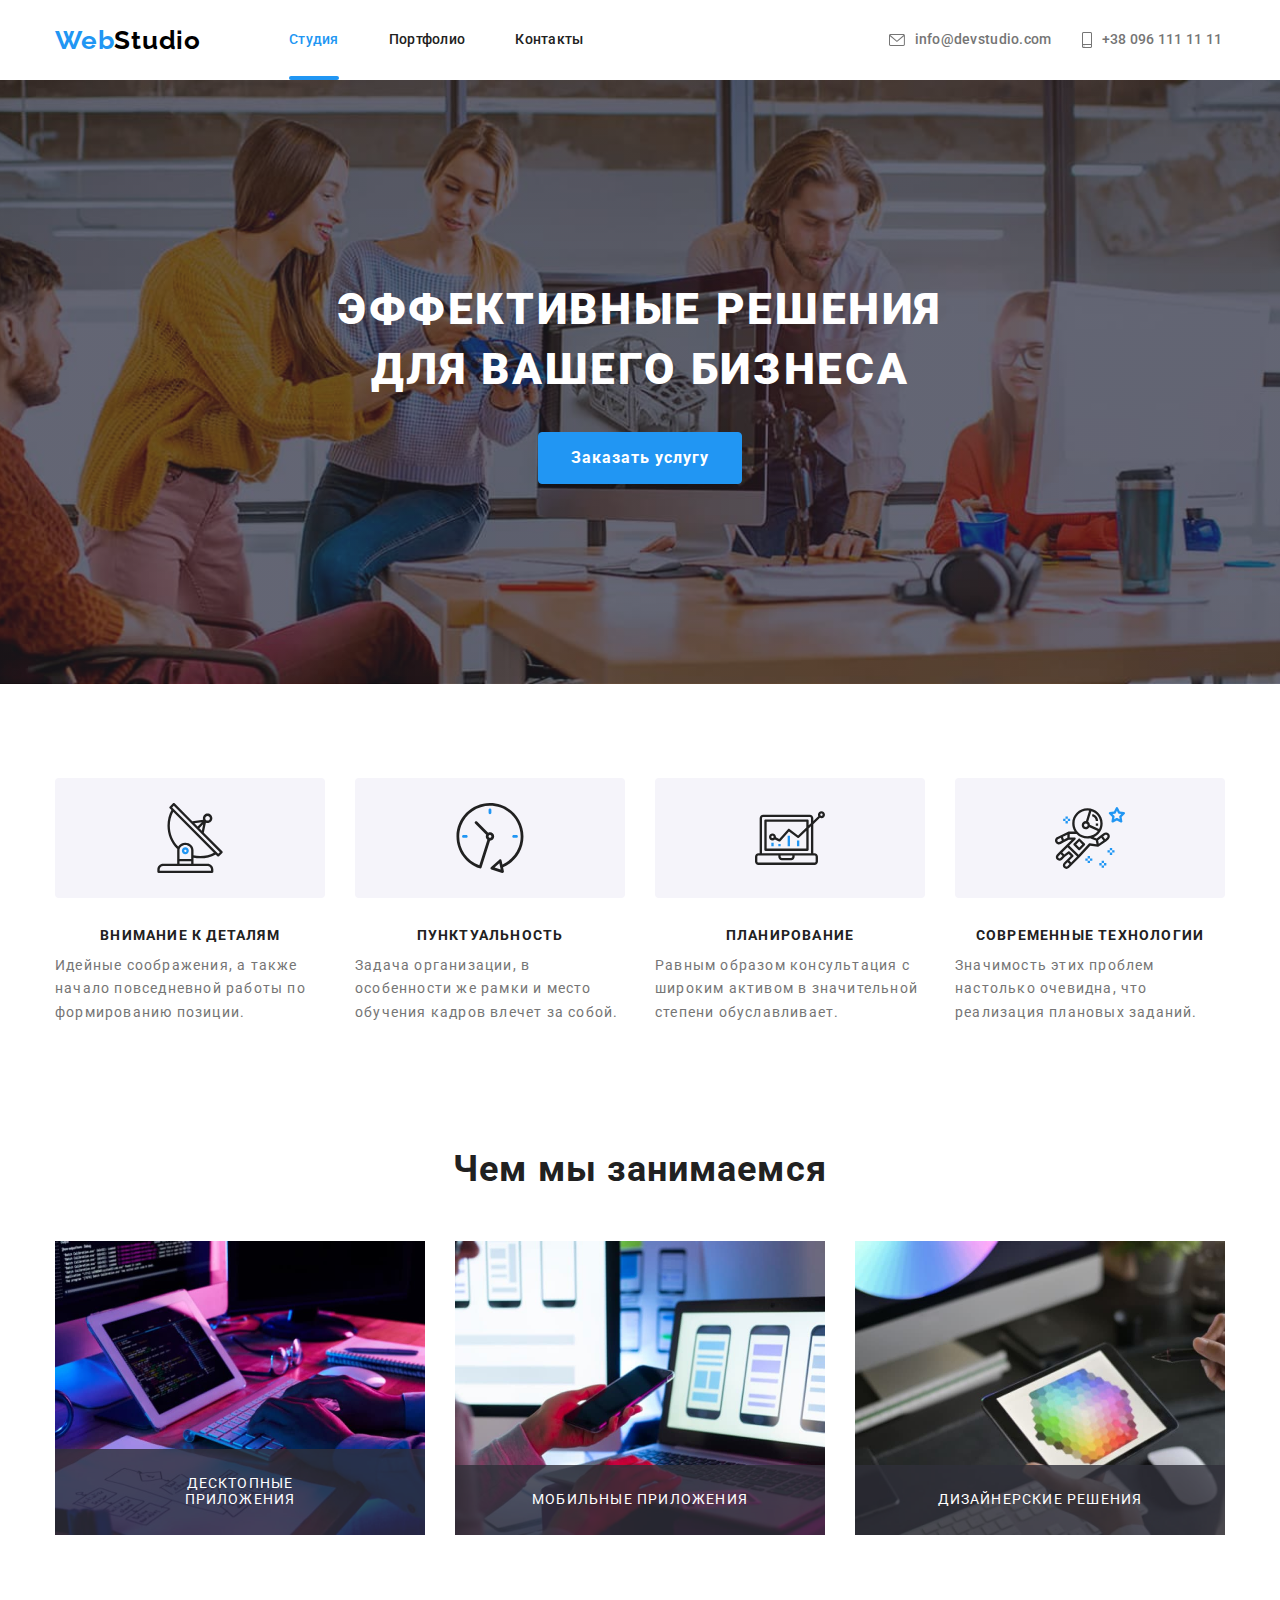
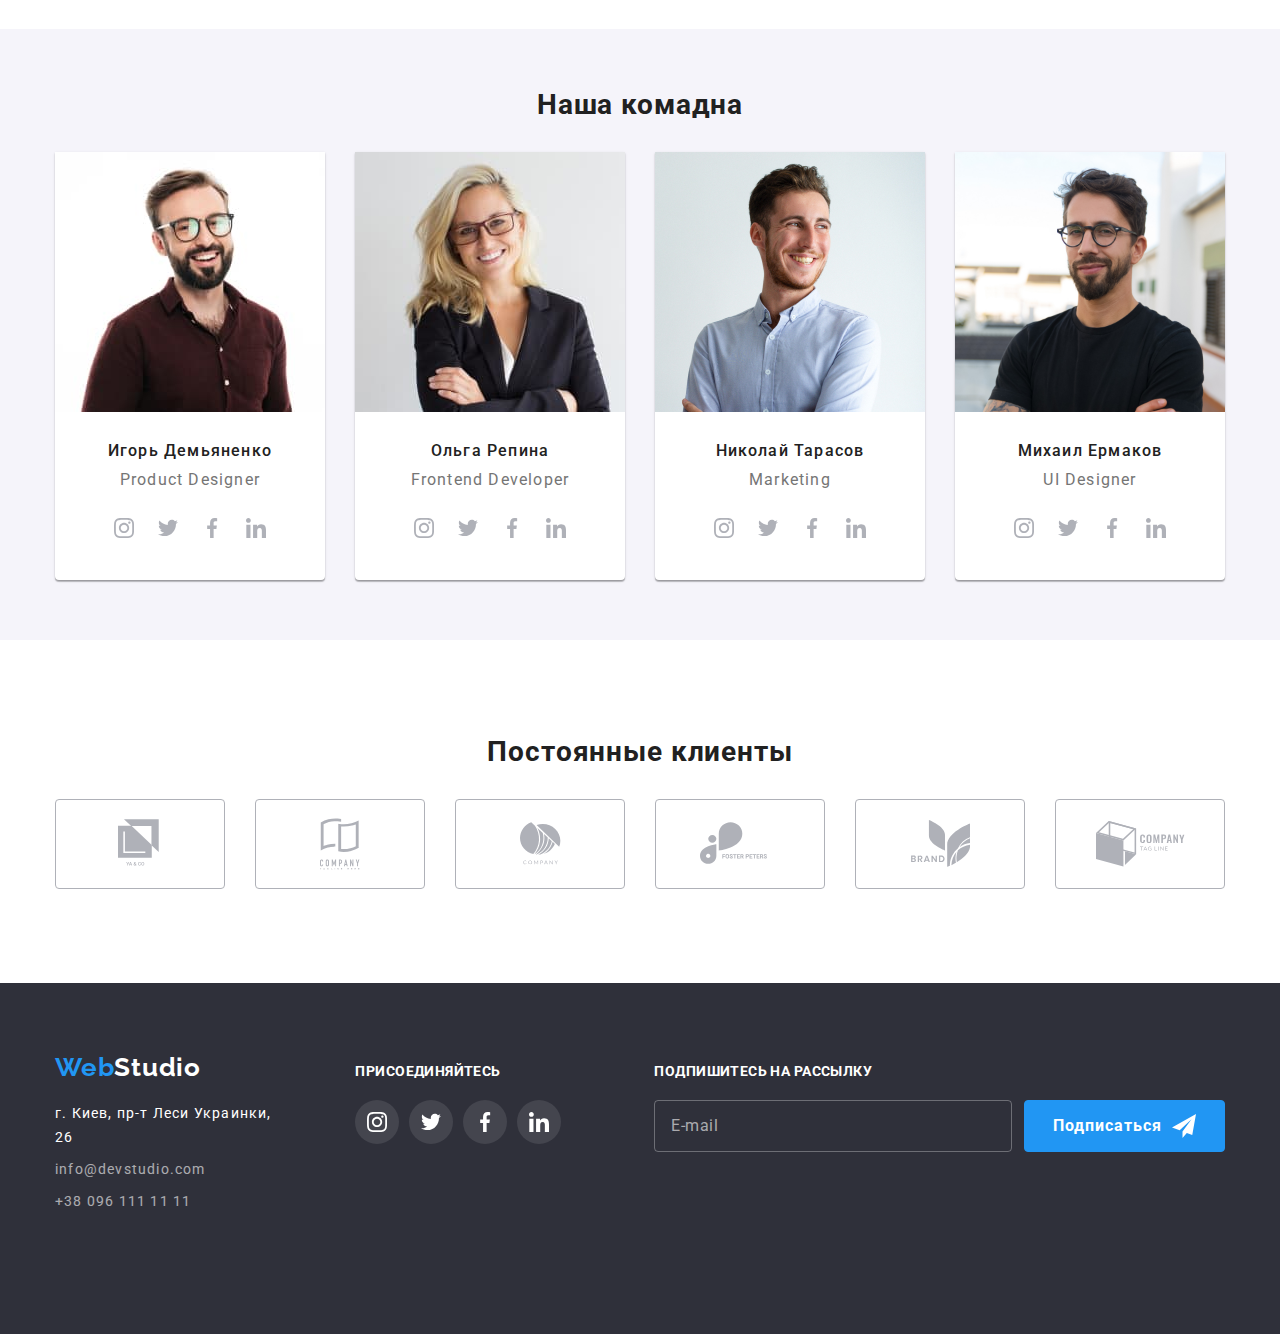
==== index.html @ f72a5c7f "Full project" ====
<!DOCTYPE html>
<html lang="ru">
<head>
  <meta charset="UTF-8">
  <meta name="viewport" content="width=device-width, initial-scale=1.0">
  <title>WebStudio</title>
  <link rel="stylesheet" 
  href="https://cdnjs.cloudflare.com/ajax/libs/modern-normalize/1.0.0/modern-normalize.min.css">
  <link rel="preconnect" href="https://fonts.gstatic.com">
  <link href="https://fonts.googleapis.com/css2?family=Raleway:wght@700&family=Roboto:wght@400;500;700;900&display=swap" rel="stylesheet">
  <link rel="stylesheet" href="./css/main.min.css">
</head>
<body>
  <!-- Шапка сайта -->
  <header class="header">
    <div class="container">
      <nav class="navigation">
        <a href="./index.html" class="logo-header"><span class="logo-part">Web</span>Studio</a>
        <button type="button" class="menu-button" aria-expanded="false" aria-controls="menu-container" data-menu-button>
          <svg class="menu__nav-menu" width="40" height="40" aria-label="Переключатель мобильного меню">
            <use href="./images/sprite.svg#nav-open"></use>
          </svg>
        </button>
        <div class="main-navigation">
          <ul class="navigation-list">
            <li class="navigation-list__item"><a href="./index.html" class="list-link current">Студия</a></li>
            <li class="navigation-list__item"><a href="./portfolio.html" class="list-link">Портфолио</a></li>
            <li class="navigation-list__item"><a href="#" class="list-link">Контакты</a></li>
          </ul>
          <ul class="contact-list">
          <li class="contact-list__item">
            <a href="mailto:info@devstudio.com" class="address-link">
              <svg class="contact-svg" width="16" height="12">
                <use href="./images/sprite.svg#envelope"></use>
              </svg>
              info@devstudio.com</a></li>
          <li class="contact-list__item">
            <a href="tel:+380961111111" class="address-link">
            <svg class="contact-svg" width="10" height="16">
              <use href="./images/sprite.svg#smartphone"></use>
            </svg>
            +38 096 111 11 11</a></li>
          </ul>
        </div>
        <div class="menu-container" data-menu>
          <button type="button" class="menu-button__close" data-menu-close>
            <svg width="40" height="40" aria-label="Переключатель мобильного меню">
              <use class="menu__nav-cross" href="./images/sprite.svg#nav-cross"></use>
            </svg>
          </button>
          <ul class="menu-pages">
            <li class="menu-pages__item"><a href="./index.html" class="menu-link current">Студия</a></li>
            <li class="menu-pages__item"><a href="./portfolio.html" class="menu-link">Портфолио</a></li>
            <li class="menu-pages__item"><a href="#" class="menu-link">Контакты</a></li>
          </ul>
          <ul class="menu-contacts">
            <li class="menu-contacts__item item-email">
              <a href="mailto:info@devstudio.com" class="menu-link menu-email">
                <svg class="contact-svg" width="16" height="12">
                  <use href="./images/sprite.svg#envelope"></use>
                </svg>
                info@devstudio.com</a></li>
            <li class="menu-contacts__item item-phone">
              <a href="tel:+380961111111" class="menu-link">
                <svg class="contact-svg" width="10" height="16">
                  <use href="./images/sprite.svg#smartphone"></use>
                </svg>
                +38 096 111 11 11</a></li>
          </ul>
          <ul class="socials-navigation">
            <li class="socials-navigation__item"><a lang="en" href="" class="navigation-link">Instagram</a></li>
            <li class="socials-navigation__item"><a lang="en" href="" class="navigation-link">Twitter</a></li>
            <li class="socials-navigation__item"><a lang="en" href="" class="navigation-link">Facebook</a></li>
            <li class="socials-navigation__item"><a lang="en" href="" class="navigation-link">LinkedIn</a></li>
          </ul>
        </div>
      </nav>
    </div>
  </header>
  <main>
    <!-- Герой -->
    <section class="hero">
      <h1 class="hero-title">Эффективные решения<br /> для вашего бизнеса</h1>
      <button type="button" class="btn-hero" data-modal-open>Заказать услугу</button>
    </section>
    <!-- Преимущества -->
    <section class="features">
      <div class="container">
        <h2 class="section-title hidden">Почему стоит выбрать нас?</h2>
        <ul class="features-list">
          <li class="features-list__item">
            <div class="item-svg">
              <svg width="70" height="70">
                <use href="./images/sprite.svg#antenna"></use>
              </svg>
            </div>
            <h3 class="item-title">Внимание к деталям</h3>
            <p class="item-description">Идейные соображения, а также начало повседневной работы по формированию позиции.</p>
          </li>
          <li class="features-list__item">
            <div class="item-svg">
              <svg width="70" height="70">
                <use href="./images/sprite.svg#clock"></use>
              </svg>
            </div>
            <h3 class="item-title">Пунктуальность</h3>
            <p class="item-description">Задача организации, в особенности же рамки и место обучения кадров влечет за собой.</p>
          </li>
          <li class="features-list__item">
            <div class="item-svg">
              <svg width="70" height="70">
                <use href="./images/sprite.svg#diagram"></use>
              </svg>
            </div>
            <h3 class="item-title">Планирование</h3>
            <p class="item-description">Равным образом консультация с широким активом в значительной степени обуславливает.</p>
          </li>
          <li class="features-list__item">
            <div class="item-svg">
              <svg width="70" height="70">
                <use href="./images/sprite.svg#astronaut"></use>
              </svg>
            </div>
            <h3 class="item-title">Современные технологии</h3>
            <p class="item-description">Значимость этих проблем настолько очевидна, что реализация плановых заданий.</p>
          </li>
        </ul>
      </div>
    </section>
    <!-- Чем мы занимаемся  -->
    <section class="our-work">
      <div class="container">
        <h2 class="section-title">Чем мы занимаемся</h2>
        <ul class="work-list">
          <li class="work-list__item">
            <div class="work-container">
              <picture>
                <source srcset="./images/our-work/ourWork1@2x.jpg 2x" media="(min-width: 1200px)">
                <source srcset="./images/our-work/ourWork1.webp 1x, ./images/our-work/ourWork1@2.webp 2x" media="(min-width: 1200px)" type="image/webp">
                <img src="./images/our-work/ourWork1.jpg" alt="Программирование сайта">
              </picture>
              <div class="work-description">
                <p>Десктопные приложения</p>
              </div>
            </div>
          </li>
          <li class="work-list__item">
            <div class="work-container">
              <picture>
                <source srcset="./images/our-work/ourWork2@2x.jpg 2x" media="(min-width: 1200px)">
                <source srcset="./images/our-work/ourWork2.webp 1x, ./images/our-work/ourWork2@2.webp 2x" media="(min-width: 1200px)" type="image/webp">
                <img src="./images/our-work/ourWork2.jpg" alt="Адаптирование сайта">
              </picture>
              <div class="work-description">
                <p>Мобильные приложения</p>
              </div>
            </div>
          </li>
          <li class="work-list__item">
            <div class="work-container">
              <picture>
                <source srcset="./images/our-work/ourWork3@2x.jpg 2x" media="(min-width: 1200px)">
                <source srcset="./images/our-work/ourWork3.webp 1x, ./images/our-work/ourWork3@2.webp 2x" media="(min-width: 1200px)" type="image/webp">
                <img src="./images/our-work/ourWork3.jpg" alt="Дизайн сайта">
              </picture>
              <div class="work-description">
                <p>Дизайнерские решения</p>
              </div>
            </div>
          </li>
        </ul>
      </div>
    </section>
    <!-- Наша комадна -->
    <section class="team">
      <div class="container">
        <h2 class="section-title">Наша комадна</h2>
        <ul class="team-list">
          <li class="team-list__item">
            <picture>
              <source srcset="./images/team/face1/face1-desktop.jpg 1x,  ./images/face1/face1-desktop@2x.jpg 2x" media="(min-width: 1200px)">
              <source srcset="./images/team/face1/face1-desktop.webp 1x,  ./images/face1/face1-desktop@2x.webp 2x" media="(min-width: 1200px)" type="image/webp">


                
              <source srcset="./images/team/face1/face1-tablet.jpg 1x,  ./images/face1/face1-tablet@2x.jpg 2x" media="(min-width: 768px)">
              <source srcset="./images/team/face1/face1-tablet.webp 1x,  ./images/face1/face1-tablet@2x.webp 2x" media="(min-width: 768px)" type="image/webp">



              <source srcset="./images/team/face1/face1-mobile@2x.jpg 2x" media="(min-width: 320px)">
              <source srcset="./images/team/face1/face1-mobile.webp 1x,  ./images/face1/face1-mobile@2x.webp 2x" media="(min-width: 320px)" type="image/webp">
              <img src="./images/team/face1/face1-mobile.jpg" alt="Игорь Демьяненко">
            </picture>
            <div class="member">
              <h3 class="member-name">Игорь Демьяненко</h3> 
              <p class="member-position">Product Designer</p>
              <ul class="member-links">
                <li class="member-links__item">
                  <a href="#" class="social-link">
                    <svg width="20" height="20">
                      <use href="./images/sprite.svg#instagram"></use>
                    </svg>
                  </a>
                </li>
                <li class="member-links__item">
                  <a href="#" class="social-link">
                    <svg width="20" height="20">
                      <use href="./images/sprite.svg#twitter"></use>
                    </svg>
                  </a>
                </li>
                <li class="member-links__item">
                  <a href="#" class="social-link">
                    <svg width="20" height="20">
                      <use href="./images/sprite.svg#facebook"></use>
                    </svg>
                  </a>
                </li>
                <li class="member-links__item">
                  <a href="#" class="social-link">
                    <svg width="20" height="20">
                      <use href="./images/sprite.svg#linkedin"></use>
                    </svg>
                  </a>
                </li>
              </ul>
            </div>
          </li>
          <li class="team-list__item">
            <picture>
              <source srcset="./images/team/face2/face2-desktop.jpg 1x,  ./images/face2/face2-desktop@2x.jpg 2x" media="(min-width: 1200px)">
              <source srcset="./images/team/face2/face2-tablet.jpg 1x,  ./images/face2/face2-tablet@2x.jpg 2x" media="(min-width: 768px)">
              <source srcset="./images/team/face2/face2-mobile@2x.jpg 2x" media="(min-width: 320px)">
              <source srcset="./images/team/face2/face2-desktop.webp 1x,  ./images/face2/face2-desktop@2x.webp 2x" media="(min-width: 1200px)" type="image/webp">
              <source srcset="./images/team/face2/face2-tablet.webp 1x,  ./images/face2/face2-tablet@2x.webp 2x" media="(min-width: 768px)" type="image/webp">
              <source srcset="./images/team/face2/face2-mobile.webp 1x,  ./images/face2/face2-mobile@2x.webp 2x" media="(min-width: 320px)" type="image/webp">
              <img src="./images/team/face2/face2-mobile.jpg" alt="Ольга Репина">
            </picture>
            <div class="member">
              <h3 class="member-name">Ольга Репина</h3> 
              <p class="member-position">Frontend Developer</p>
              <ul class="member-links">
                <li class="member-links__item">
                  <a href="#" class="social-link">
                    <svg width="20" height="20">
                      <use href="./images/sprite.svg#instagram"></use>
                    </svg>
                  </a>
                </li>
                <li class="member-links__item">
                  <a href="#" class="social-link">
                    <svg width="20" height="20">
                      <use href="./images/sprite.svg#twitter"></use>
                    </svg>
                  </a>
                </li>
                <li class="member-links__item">
                  <a href="#" class="social-link">
                    <svg width="20" height="20">
                      <use href="./images/sprite.svg#facebook"></use>
                    </svg>
                  </a>
                </li>
                <li class="member-links__item">
                  <a href="#" class="social-link">
                    <svg width="20" height="20">
                      <use href="./images/sprite.svg#linkedin"></use>
                    </svg>
                  </a>
                </li>
              </ul>
            </div>
          </li>
          <li class="team-list__item">
            <img src="./images/face3.jpg" alt="Николай Тарасов" width="270">
            <div class="member">
              <h3 class="member-name">Николай Тарасов</h3> 
              <p class="member-position">Marketing</p>
              <ul class="member-links">
                <li class="member-links__item">
                  <a href="#" class="social-link">
                    <svg width="20" height="20">
                      <use href="./images/sprite.svg#instagram"></use>
                    </svg>
                  </a>
                </li>
                <li class="member-links__item">
                  <a href="#" class="social-link">
                    <svg width="20" height="20">
                      <use href="./images/sprite.svg#twitter"></use>
                    </svg>
                  </a>
                </li>
                <li class="member-links__item">
                  <a href="#" class="social-link">
                    <svg width="20" height="20">
                      <use href="./images/sprite.svg#facebook"></use>
                    </svg>
                  </a>
                </li>
                <li class="member-links__item">
                  <a href="#" class="social-link">
                    <svg width="20" height="20">
                      <use href="./images/sprite.svg#linkedin"></use>
                    </svg>
                  </a>
                </li>
              </ul>
            </div>
          </li>
          <li class="team-list__item">
            <img src="./images/face4.jpg" alt="Михаил Ермаков" width="270">
            <div class="member">
              <h3 class="member-name">Михаил Ермаков</h3> 
              <p class="member-position">UI Designer</p>
              <ul class="member-links">
                <li class="member-links__item">
                  <a href="#" class="social-link">
                    <svg width="20" height="20">
                      <use href="./images/sprite.svg#instagram"></use>
                    </svg>
                  </a>
                </li>
                <li class="member-links__item">
                  <a href="#" class="social-link">
                    <svg width="20" height="20">
                      <use href="./images/sprite.svg#twitter"></use>
                    </svg>
                  </a>
                </li>
                <li class="member-links__item">
                  <a href="#" class="social-link">
                    <svg width="20" height="20">
                      <use href="./images/sprite.svg#facebook"></use>
                    </svg>
                  </a>
                </li>
                <li class="member-links__item">
                  <a href="#" class="social-link">
                    <svg width="20" height="20">
                      <use href="./images/sprite.svg#linkedin"></use>
                    </svg>
                  </a>
                </li>
              </ul>
            </div>
          </li>
        </ul>
      </div>
    </section>
    <!-- Постоянные клиенты -->
    <section class="clients">
      <div class="container">
        <h2 class="section-title">Постоянные клиенты</h2>
        <ul class="clients-list">
          <li class="clients-list__item">
            <a href="#" class="item-link">
              <svg width="45" height="50">
                <use href="./images/sprite.svg#logo-1"></use>
              </svg>
            </a>
          </li>
          <li class="clients-list__item">
            <a href="#" class="item-link">
              <svg width="40" height="52">
                <use href="./images/sprite.svg#logo-2"></use>
              </svg>
            </a>
          </li>
          <li class="clients-list__item">
            <a href="#" class="item-link">
              <svg width="41" height="43">
                <use href="./images/sprite.svg#logo-3"></use>
              </svg>
            </a>
          </li>
          <li class="clients-list__item">
            <a href="#" class="item-link">
              <svg width="80" height="43">
                <use href="./images/sprite.svg#logo-4"></use>
              </svg>
            </a>
          </li>
          <li class="clients-list__item">
            <a href="#" class="item-link">
              <svg width="59" height="47">
                <use href="./images/sprite.svg#logo-5"></use>
              </svg>
            </a>
          </li>
          <li class="clients-list__item">
            <a href="#" class="item-link">
              <svg width="89" height="46">
                <use href="./images/sprite.svg#logo-6"></use>
              </svg>
            </a>
          </li>
        </ul>
      </div>
    </section>
  </main>
  <!-- Футер -->
  <footer class="footer">
    <div class="container">
      <div class="description">
        <div class="footer-address">
          <a href="./index.html" class="logo-footer"><span class="logo-part">Web</span>Studio</a>
          <address class="address">
            <p class="str-address">г. Киев, пр-т Леси Украинки, 26</p>
            <ul class="contact-address">
              <li class="str-address"><a href="mailto:info@devstudio.com" class="str-address__link">info@devstudio.com</a></li>
              <li class="str-address"><a href="tel:+380961111111" class="str-address__link">+38 096 111 11 11</a></li>
            </ul>
          </address>
        </div>
        <div class="connect">
          <p class="join">Присоединяйтесь</p>
          <ul class="connect-list">
            <li class="connect-list__item">
              <a href="#" class="connect-list__link">
                <svg width="20" height="20">
                  <use href="./images/sprite.svg#instagram"></use>
                </svg>
              </a>
            </li>
            <li class="connect-list__item">
              <a href="#" class="connect-list__link">
                <svg width="20" height="20">
                  <use href="./images/sprite.svg#twitter"></use>
                </svg>
              </a>
            </li>
            <li class="connect-list__item">
              <a href="#" class="connect-list__link">
                <svg width="20" height="20">
                  <use href="./images/sprite.svg#facebook"></use>
                </svg>
              </a>
            </li>
            <li class="connect-list__item">
              <a href="#" class="connect-list__link">
                <svg width="20" height="20">
                  <use href="./images/sprite.svg#linkedin"></use>
                </svg>
              </a>
            </li>
          </ul>
        </div>
      </div>
      <div class="subscribe">
        <form class="subscribe-form">
          <p class="subscribe-title">Подпишитесь на рассылку</p>
        <div class="subscribe-wrapper">
          <input type="email" class="subscribe-input" name="email" placeholder="E-mail">
          <button type="button" class="btn-subscribe">Подписаться 
            <svg class="btn-subscribe__icon" width="24" height="24">
              <use href="./images/sprite.svg#icon-telegram"></use>
            </svg>
          </button>
        </div>  
        </form>
      </div>
    </div>
  </footer>

  <div class="backdrop is-hidden" data-modal>
    <div class="modal">
      <p class="form-title">Оставьте свои данные, мы вам перезвоним</p>
      <button class="close-button" data-modal-close>
        <svg class="closing-cross" width="11" height="11">
          <use href="./images/sprite.svg#icon-close"></use>
        </svg>
      </button>
      <form>
        <label class="label-title">
          Имя
        </label>
        <div class="input-field">
          <input type="text" class="form-input" name="name">
          <svg class="input-icon" width="12" height="12">
            <use href="./images/sprite.svg#icon-name"></use>
          </svg>
        </div>
        <label class="label-title">
          Телефон
        </label>
        <div class="input-field">
          <input type="tel" class="form-input" name="telephone">
          <svg class="input-icon" width="13" height="13">
            <use href="./images/sprite.svg#icon-phone"></use>
          </svg>
        </div>
        <label class="label-title">
          Почта
        </label>
        <div class="input-field">
          <input type="email" class="form-input" name="email">
          <svg class="input-icon" width="15" height="12">
            <use href="./images/sprite.svg#icon-mail"></use>
          </svg>
        </div>
        <label class="label-title">
          Комментарий
        </label>
        <textarea name="feedback" class="text-input" placeholder="Введите текст"></textarea>
          
        
        <label class="agreement">
            <input type="checkbox" class="agreement-checkbox" name="agreement">
              <span class="agreement-text">
                Соглашаюсь с рассылкой и принимаю
                <a href="#" class="agreement-link">Условия договора</a>
              </span>
          </label>
        <button class="btn-submit">Отправить</button>
      </form>
    </div>
  </div>
  <script src="./js/menu.js"></script>
  <script src="./js/modal.js"></script> 
</body>
</html>
---- css/main.min.css ----
*,*::before,*::after{-webkit-box-sizing:border-box;box-sizing:border-box}:root{-moz-tab-size:4;-o-tab-size:4;tab-size:4}html{line-height:1.15;-webkit-text-size-adjust:100%}body{margin:0}body{font-family:system-ui,-apple-system,"Segoe UI",Roboto,Helvetica,Arial,sans-serif,"Apple Color Emoji","Segoe UI Emoji"}hr{height:0;color:inherit}abbr[title]{-webkit-text-decoration:underline dotted;text-decoration:underline dotted}b,strong{font-weight:bolder}code,kbd,samp,pre{font-family:ui-monospace, SFMono-Regular, Consolas, 'Liberation Mono', Menlo, monospace;font-size:1em}small{font-size:80%}sub,sup{font-size:75%;line-height:0;position:relative;vertical-align:baseline}sub{bottom:-0.25em}sup{top:-0.5em}table{text-indent:0;border-color:inherit}button,input,optgroup,select,textarea{font-family:inherit;font-size:100%;line-height:1.15;margin:0}button,select{text-transform:none}button,[type='button'],[type='reset'],[type='submit']{-webkit-appearance:button}::-moz-focus-inner{border-style:none;padding:0}:-moz-focusring{outline:1px dotted ButtonText}:-moz-ui-invalid{box-shadow:none}legend{padding:0}progress{vertical-align:baseline}::-webkit-inner-spin-button,::-webkit-outer-spin-button{height:auto}[type='search']{-webkit-appearance:textfield;outline-offset:-2px}::-webkit-search-decoration{-webkit-appearance:none}::-webkit-file-upload-button{-webkit-appearance:button;font:inherit}summary{display:list-item}*{padding:0;margin:0;border:0}*,*:before,*:after{-webkit-box-sizing:border-box;box-sizing:border-box}nav,footer,header,aside{display:block}html,body{height:100%;width:100%;font-size:100%;line-height:1;font-size:14px;-ms-text-size-adjust:100%;-moz-text-size-adjust:100%;-webkit-text-size-adjust:100%}input,button,textarea{font-family:inherit}input::-ms-clear{display:none}button{cursor:pointer}button::-moz-focus-inner{padding:0;border:0}a,a:visited,a:hover{text-decoration:none}ul,li{list-style:none}img{vertical-align:top}h1,h2,h3,h4,h5,h6{font-size:inherit;font-weight:400}.visually-hidden{position:absolute;width:1px;height:1px;margin:-1px;padding:0;overflow:hidden;border:0;clip:rect(0 0 0 0)}.logo-header,.logo-footer{margin-right:88px;color:#000000;font-family:Raleway, italic;letter-spacing:0.03em;font-weight:700;font-size:24px;line-height:1.16}.logo-header:focus,.logo-footer:focus{color:var(--accent-color)}@media screen and (min-width: 1200px){.logo-header{font-size:26px}}.logo-footer{color:var(--primary-background-color);display:inline-block;margin-bottom:20px;margin-right:auto;padding-right:auto}@media screen and (min-width: 1200px){.logo-footer{font-size:26px}}.logo-part{color:var(--accent-color)}*{margin:0;padding:0}*:before,*:after{-webkit-box-sizing:border-box;box-sizing:border-box}html,body{font-size:40px;margin:0;padding:0;width:100%;height:100%}ul{list-style:none}a{text-decoration:none}button{text-decoration:none;border:none}button:focus{border-color:var(--accent-color)}img{display:block;width:100%;height:auto}header{background-color:var(--primary-background-color)}body{background-color:var(--primary-background-color);color:var(--primary-text-color);font-family:Roboto, sans-serif;letter-spacing:0.03em}footer{background-color:var(--secondary-background-color)}address{font-style:normal}.container{width:100%;margin-left:auto;margin-right:auto;padding-left:15px;padding-right:15px}@media screen and (min-width: 480px){.container{width:480px}}@media screen and (min-width: 768px){.container{width:768px}}@media screen and (min-width: 1200px){.container{width:1200px}}.hidden{position:absolute;overflow:hidden;display:none}:root{--primary-text-color: #757575;--title-text-color: #212121;--accent-color: #2196f3;--primary-background-color: #ffffff;--secondary-background-color: #2f303a;--svg-primary-color: #AFB1B8;--cubic-transition: cubic-bezier(0.4, 0, 0.2, 1)}.btn-hero,.btn-subscribe,.btn-submit{background-color:var(--accent-color);color:var(--primary-background-color);cursor:pointer;text-align:center;min-width:200px;font-family:inherit;border-radius:4px;font-weight:700;font-size:16px;line-height:1.87;letter-spacing:0.06em;border:1px solid var(--accent-color)}.btn-hero{display:inline-block;padding:10px 32px}.btn-subscribe{padding:10px 28px;margin-left:12px;display:-webkit-box;display:-ms-flexbox;display:flex;-webkit-box-align:center;-ms-flex-align:center;align-items:center;-webkit-transition:-webkit-box-shadow 250ms var(--cubic-transition);transition:-webkit-box-shadow 250ms var(--cubic-transition);transition:box-shadow 250ms var(--cubic-transition);transition:box-shadow 250ms var(--cubic-transition), -webkit-box-shadow 250ms var(--cubic-transition)}.btn-subscribe:hover,.btn-subscribe:focus{-webkit-box-shadow:0px 4px 4px rgba(0,0,0,0.15);box-shadow:0px 4px 4px rgba(0,0,0,0.15)}.btn-submit{display:block;margin:0 auto;padding:10px 15px;-webkit-transition:-webkit-box-shadow 250ms var(--cubic-transition);transition:-webkit-box-shadow 250ms var(--cubic-transition);transition:box-shadow 250ms var(--cubic-transition);transition:box-shadow 250ms var(--cubic-transition), -webkit-box-shadow 250ms var(--cubic-transition)}.btn-submit:hover,.btn-submitfocus{-webkit-box-shadow:0px 4px 4px rgba(0,0,0,0.15);box-shadow:0px 4px 4px rgba(0,0,0,0.15)}.section-title{color:var(--title-text-color);letter-spacing:0.03em;font-weight:700;font-size:36px;line-height:1.16;text-align:center}.header{position:relative}@media screen and (min-width: 1200px){.header .container{display:-webkit-box;display:-ms-flexbox;display:flex;-webkit-box-align:center;-ms-flex-align:center;align-items:center}}@media screen and (min-width: 768px){.header::after{position:absolute;content:'';bottom:0;width:100%;max-width:1600px;height:1px}}.navigation{display:-webkit-box;display:-ms-flexbox;display:flex;-webkit-box-align:center;-ms-flex-align:center;align-items:center}@media screen and (max-width: 767px){.navigation{-webkit-box-pack:justify;-ms-flex-pack:justify;justify-content:space-between}}@media screen and (min-width: 1200px){.navigation{height:80px}}.underline{border:1px solid #ececec}@media screen and (max-width: 767px){.main-navigation{display:none}}@media screen and (min-width: 768px){.main-navigation{display:-webkit-box;display:-ms-flexbox;display:flex;-webkit-box-align:center;-ms-flex-align:center;align-items:center}}@media screen and (min-width: 768px){.navigation-list{display:-webkit-box;display:-ms-flexbox;display:flex;padding-left:0;margin:0;margin-right:80px}.navigation-list__item:not(:last-child){margin-right:50px}}@media screen and (min-width: 1200px){.navigation-list{margin-right:305px}}@media screen and (min-width: 768px){.list-link{-webkit-box-align:center;-ms-flex-align:center;align-items:center;display:-webkit-box;display:-ms-flexbox;display:flex;padding-top:32px;padding-bottom:32px}}@media screen and (min-width: 768px){.list-link{position:relative;color:var(--title-text-color);font-weight:500;font-size:14px;line-height:1.14;letter-spacing:0.02em;-webkit-transition:color 250ms var(--cubic-transition);transition:color 250ms var(--cubic-transition)}.list-link.current::after{content:'';position:absolute;left:0;bottom:0;display:block;width:100%;height:4px;background-color:var(--accent-color);border-radius:2px}.list-link:hover,.list-link:focus{color:var(--accent-color)}.list-link.current{color:var(--accent-color)}}@media screen and (min-width: 768px){.contact-list{margin-top:0;margin-bottom:0;padding-left:0}}@media screen and (min-width: 768px) and (min-width: 768px) and (max-width: 1199px){.contact-list__item:not(:last-child){margin-bottom:10px}}@media screen and (min-width: 768px) and (min-width: 1200px){.contact-list__item:not(:last-child){margin-right:30px}}@media screen and (min-width: 1200px){.contact-list{display:-webkit-box;display:-ms-flexbox;display:flex;margin-left:auto;margin-top:0;margin-bottom:0;padding-left:0}}@media screen and (min-width: 768px){.address-link{color:var(--primary-text-color);font-weight:500;font-size:12px;line-height:1.14;letter-spacing:0.02em;-webkit-transition:color 250ms var(--cubic-transition);transition:color 250ms var(--cubic-transition);display:-webkit-box;display:-ms-flexbox;display:flex;-webkit-box-align:center;-ms-flex-align:center;align-items:center}.address-link:hover,.address-link:focus{color:var(--accent-color)}}@media screen and (min-width: 1200px){.address-link{padding-top:32px;padding-bottom:32px;font-size:14px}}.contact-svg{margin-right:10px;fill:currentColor}.hero{background-color:var(--secondary-background-color);max-width:1600px;background-position:center;margin-left:auto;margin-right:auto;text-align:center;width:100%;padding-top:118px;padding-bottom:118px;background-size:cover;background-repeat:no-repeat;background-image:-webkit-gradient(linear, left top, left bottom, from(rgba(47,48,58,0.4)), to(rgba(47,48,58,0.4))),url(../images/hero/hero-mobile.jpg);background-image:linear-gradient(rgba(47,48,58,0.4), rgba(47,48,58,0.4)),url(../images/hero/hero-mobile.jpg)}@media screen and (min-width: 1200px){.hero{padding-top:200px;padding-bottom:200px}}.hero-title{color:var(--primary-background-color);width:100%;margin:0 auto 30px;font-weight:900;font-size:26px;line-height:1.36;letter-spacing:0.06em;text-transform:uppercase}@media screen and (min-width: 480px){.hero-title{width:360px}}@media screen and (min-width: 1200px){.hero-title{width:696px;font-size:44px;padding-left:auto;padding-right:auto}}@media screen and (min-device-pixel-ratio: 2) and (min-width: 320px) and (max-width: 767px), screen and (-webkit-min-device-pixel-ratio: 2) and (min-width: 320px) and (max-width: 767px), screen and (min-resolution: 192dpi) and (min-width: 320px) and (max-width: 767px), screen and (min-resolution: 2dppx) and (min-width: 320px) and (max-width: 767px){.hero{background-image:-webkit-gradient(linear, left top, left bottom, from(rgba(47,48,58,0.4)), to(rgba(47,48,58,0.4))),url("../images/hero/hero-mobile@2x.jpg");background-image:linear-gradient(rgba(47,48,58,0.4), rgba(47,48,58,0.4)),url("../images/hero/hero-mobile@2x.jpg")}}@media screen and (min-width: 768px){.hero{background-image:-webkit-gradient(linear, left top, left bottom, from(rgba(47,48,58,0.4)), to(rgba(47,48,58,0.4))),url("../images/hero/hero-tablet.jpg");background-image:linear-gradient(rgba(47,48,58,0.4), rgba(47,48,58,0.4)),url("../images/hero/hero-tablet.jpg")}}@media screen and (min-device-pixel-ratio: 2) and (min-width: 768px) and (max-width: 1199px), screen and (-webkit-min-device-pixel-ratio: 2) and (min-width: 768px) and (max-width: 1199px), screen and (min-resolution: 192dpi) and (min-width: 768px) and (max-width: 1199px), screen and (min-resolution: 2dppx) and (min-width: 768px) and (max-width: 1199px){.hero{background-image:-webkit-gradient(linear, left top, left bottom, from(rgba(47,48,58,0.4)), to(rgba(47,48,58,0.4))),url("../images/hero/hero-tablet@2x.jpg");background-image:linear-gradient(rgba(47,48,58,0.4), rgba(47,48,58,0.4)),url("../images/hero/hero-tablet@2x.jpg")}}@media screen and (min-width: 1200px){.hero{background-image:-webkit-gradient(linear, left top, left bottom, from(rgba(47,48,58,0.4)), to(rgba(47,48,58,0.4))),url("../images/hero/hero-desktop.jpg");background-image:linear-gradient(rgba(47,48,58,0.4), rgba(47,48,58,0.4)),url("../images/hero/hero-desktop.jpg")}}@media screen and (min-device-pixel-ratio: 2) and (min-width: 1200px), screen and (-webkit-min-device-pixel-ratio: 2) and (min-width: 1200px), screen and (min-resolution: 192dpi) and (min-width: 1200px), screen and (min-resolution: 2dppx) and (min-width: 1200px){.hero{background-image:-webkit-gradient(linear, left top, left bottom, from(rgba(47,48,58,0.4)), to(rgba(47,48,58,0.4))),url("../images/hero/hero-desktop@2x.jpg");background-image:linear-gradient(rgba(47,48,58,0.4), rgba(47,48,58,0.4)),url("../images/hero/hero-desktop@2x.jpg")}}@media screen and (max-width: 1199px){.our-work{display:none}}@media screen and (min-width: 1200px){.our-work{padding:0 0 94px 0}.our-work .section-title{margin-bottom:50px}.work-list{display:-webkit-box;display:-ms-flexbox;display:flex;padding-left:0;margin-top:0;margin-bottom:0}.work-list__item:not(:last-child){margin-right:30px}.work-container{position:relative}.work-description{position:absolute;bottom:0;left:0;width:100%;padding:27px 74px;color:var(--primary-background-color);background-color:rgba(47,48,58,0.8);text-align:center;text-transform:uppercase;font-size:14px;line-height:1.14;font-weight:400}}.features{padding-top:60px;padding-bottom:60px}@media screen and (min-width: 1199px){.features{padding-top:94px;padding-bottom:94px}}.features-list{display:-webkit-box;display:-ms-flexbox;display:flex;-ms-flex-wrap:wrap;flex-wrap:wrap}.features-list__item{width:100%}@media screen and (min-width: 768px){.features-list__item{width:calc((100% - 1 * 30px) / 2)}.features-list__item:not(:nth-child(even)){margin-right:30px}.features-list__item:nth-last-child(n+3){margin-bottom:30px}}@media screen and (min-width: 1200px){.features-list__item{margin:0;width:270px}.features-list__item:not(:last-child){margin-right:30px}}.item-svg{background-color:#F5F4FA;text-align:center;border-radius:4px;padding-top:25px;padding-bottom:25px;margin-bottom:30px;height:120px}.item-title{text-align:center;color:var(--title-text-color);text-transform:uppercase;font-weight:700;font-size:14px;line-height:1.14;padding-bottom:10px}.item-description{font-size:14px;line-height:1.71}@media screen and (max-width: 1199px){.item-description{margin-bottom:30px}}.team{background-color:#f5f4fa;padding:60px 0}.team .section-title{font-size:28px;line-height:1.17;margin-bottom:30px}.team-list{text-align:center;margin-top:0;margin-bottom:0;padding-left:0;font-size:16px;line-height:1.18}@media screen and (min-width: 768px){.team-list{display:-webkit-box;display:-ms-flexbox;display:flex;-ms-flex-wrap:wrap;flex-wrap:wrap}}@media screen and (min-width: 1170px){.team-list{margin:0}}.team-list__item{width:100%;background-color:var(--primary-background-color);-webkit-box-shadow:0px 1px 3px rgba(0,0,0,0.12),0px 1px 1px rgba(0,0,0,0.14),0px 2px 1px rgba(0,0,0,0.2);box-shadow:0px 1px 3px rgba(0,0,0,0.12),0px 1px 1px rgba(0,0,0,0.14),0px 2px 1px rgba(0,0,0,0.2);border-radius:0px 0px 4px 4px}@media screen and (max-width: 766px){.team-list__item:not(:last-child){margin-bottom:30px}}@media screen and (min-width: 480px){.team-list__item{width:450px}}@media screen and (min-width: 768px){.team-list__item{width:calc((100% - 1 * 30px) / 2)}.team-list__item:not(:nth-child(even)){margin-right:30px}.team-list__item:nth-last-child(n+3){margin-bottom:30px}}@media screen and (min-width: 1200px){.team-list__item{width:270px}.team-list__item:not(:last-child){margin-right:30px}.team-list__item:nth-last-child(n+3){margin-bottom:0}}.member{padding:30px 20px;text-align:center}.member-name{color:var(--title-text-color);font-weight:500;font-size:16px;line-height:1.18;text-align:center;margin-bottom:10px}.member-position{margin-bottom:16px}.member-links{display:-webkit-box;display:-ms-flexbox;display:flex;-webkit-box-pack:center;-ms-flex-pack:center;justify-content:center}.member-links:not(:last-child){margin-right:10px}.social-link{width:44px;height:44px;border-radius:50%;display:-webkit-box;display:-ms-flexbox;display:flex;fill:currentColor;-webkit-box-pack:center;-ms-flex-pack:center;justify-content:center;-webkit-box-align:center;-ms-flex-align:center;align-items:center;color:var(--svg-primary-color);background-color:transparent;-webkit-transition:color 250ms var(--cubic-transition),background-color 250ms var(--cubic-transition);transition:color 250ms var(--cubic-transition),background-color 250ms var(--cubic-transition)}.social-link:hover,.social-link:focus{color:var(--primary-background-color);background-color:var(--accent-color)}.clients{padding-top:60px;padding-bottom:60px}@media screen and (min-width: 1200px){.clients{padding:94px 0}}.clients .section-title{font-size:28px;line-height:1.26;margin-bottom:30px}.clients-list{display:-webkit-box;display:-ms-flexbox;display:flex;-webkit-box-pack:justify;-ms-flex-pack:justify;justify-content:space-between}@media screen and (max-width: 1199px){.clients-list{-ms-flex-wrap:wrap;flex-wrap:wrap}}@media screen and (min-width: 768px){.clients-list{-webkit-box-pack:center;-ms-flex-pack:center;justify-content:center}}.clients-list__item{width:210px;height:90px;width:calc((100% - 60px) /2)}@media screen and (max-width: 767px){.clients-list__item{margin:15px}}@media screen and (min-width: 768px) and (max-width: 1199px){.clients-list__item{width:226px}.clients-list__item:not(:nth-child(3n)){margin-right:30px}.clients-list__item:nth-child(-n+3){margin-bottom:30px}}@media screen and (min-width: 1200px){.clients-list__item{width:170px;height:90px}.clients-list__item:not(:last-child){margin-right:30px}}.item-link{display:-webkit-box;display:-ms-flexbox;display:flex;-webkit-box-align:center;-ms-flex-align:center;align-items:center;-webkit-box-pack:center;-ms-flex-pack:center;justify-content:center;fill:currentColor;height:100%;width:100%;border:1px solid var(--svg-primary-color);border-radius:4px;color:var(--svg-primary-color);-webkit-transition:color 250ms var(--cubic-transition),border-color 250ms var(--cubic-transition);transition:color 250ms var(--cubic-transition),border-color 250ms var(--cubic-transition)}.item-link:hover,.item-linkfocus{border-color:var(--accent-color);color:var(--accent-color)}.footer{padding-top:60px;padding-bottom:60px}.footer .container{display:-webkit-box;display:-ms-flexbox;display:flex}@media screen and (max-width: 767px){.footer .container{text-align:center}}@media screen and (max-width: 1199px){.footer .container{-webkit-box-orient:vertical;-webkit-box-direction:normal;-ms-flex-direction:column;flex-direction:column}}@media screen and (min-width: 1200px){.footer .container{-webkit-box-align:baseline;-ms-flex-align:baseline;align-items:baseline}}@media screen and (min-width: 768px) and (max-width: 1199px){.footer-address{margin-right:165px;margin-left:76px;text-align:center}}.address{margin-bottom:60px}.str-address{margin-bottom:8px;color:var(--primary-background-color);font-size:14px;line-height:1.71}.str-address__link{color:var(--primary-background-color);opacity:60%;font-size:14px;line-height:1.71}.str-address__link:hover,.str-address__linkfocus{color:var(--accent-color)}.join{color:var(--primary-background-color);margin-bottom:20px;font-weight:700;font-size:14px;line-height:1.14;letter-spacing:0.03em;text-transform:uppercase}@media screen and (max-width: 1199px){.connect{margin-bottom:60px}}@media screen and (min-width: 768px) and (max-width: 1199px){.connect{text-align:center}}@media screen and (min-width: 1200px){.connect{margin-left:70px}}.connect-list{display:-webkit-box;display:-ms-flexbox;display:flex}@media screen and (max-width: 1199px){.connect-list{-webkit-box-pack:center;-ms-flex-pack:center;justify-content:center}}.connect-list__item:not(:last-child){margin-right:10px}.connect-list__link{fill:currentColor;width:44px;height:44px;border-radius:50%;display:-webkit-box;display:-ms-flexbox;display:flex;-webkit-box-pack:center;-ms-flex-pack:center;justify-content:center;-webkit-box-align:center;-ms-flex-align:center;align-items:center;color:var(--primary-background-color);background-color:rgba(255,255,255,0.1);-webkit-transition:background-color 250ms var(--cubic-transition);transition:background-color 250ms var(--cubic-transition)}.connect-list__link:hover,.connect-list__linkfocus{background-color:var(--accent-color)}.subscribe{display:-webkit-box;display:-ms-flexbox;display:flex}@media screen and (min-width: 1200px){.subscribe{margin-left:93px}}.subscribe-form{display:-webkit-box;display:-ms-flexbox;display:flex}@media screen and (max-width: 1199px){.subscribe-form{-webkit-box-orient:vertical;-webkit-box-direction:normal;-ms-flex-direction:column;flex-direction:column;width:100%}}@media screen and (min-width: 1200px){.subscribe-form{display:block}}.subscribe-title{font-weight:700;font-size:14px;line-height:1.14;letter-spacing:0.03em;text-align:center;text-transform:uppercase;color:var(--primary-background-color);margin-bottom:20px}@media screen and (min-width: 1200px){.subscribe-title{text-align:start}}.subscribe-wrapper{display:-webkit-box;display:-ms-flexbox;display:flex}@media screen and (max-width: 1199px){.subscribe-wrapper{-webkit-box-orient:vertical;-webkit-box-direction:normal;-ms-flex-direction:column;flex-direction:column;-webkit-box-align:center;-ms-flex-align:center;align-items:center}}.subscribe-input{width:100%;margin-bottom:20px;padding:15px 16px;font-size:16px;background-color:transparent;border-radius:4px;border:1px solid rgba(255,255,255,0.3);color:var(--primary-background-color);-webkit-transition:border-color 250ms var(--cubic-transition);transition:border-color 250ms var(--cubic-transition)}@media screen and (min-width: 768px){.subscribe-input{width:450px}}@media screen and (min-width: 1200px){.subscribe-input{margin-bottom:0;width:358px;display:block}}.subscribe-input::-webkit-input-placeholder{font-size:16px;letter-spacing:0.03em;color:rgba(255,255,255,0.6)}.subscribe-input:-ms-input-placeholder{font-size:16px;letter-spacing:0.03em;color:rgba(255,255,255,0.6)}.subscribe-input::-ms-input-placeholder{font-size:16px;letter-spacing:0.03em;color:rgba(255,255,255,0.6)}.subscribe-input::placeholder{font-size:16px;letter-spacing:0.03em;color:rgba(255,255,255,0.6)}.btn-subscribe__icon{margin-left:10px;fill:currentColor}@media screen and (min-width: 768px){.description{display:-webkit-box;display:-ms-flexbox;display:flex;-webkit-box-align:baseline;-ms-flex-align:baseline;align-items:baseline}}@media screen and (min-width: 1200px){.description{-webkit-box-align:baseline;-ms-flex-align:baseline;align-items:baseline}}.menu-container{position:fixed;width:100%;z-index:2;top:0;left:0;overflow:scroll;padding:45px 40px;background-color:var(--primary-background-color);opacity:0;visibility:hidden;pointer-events:none}@media screen and (min-width: 768px){.menu-container{display:none}}.menu-button{margin-top:10px;display:block;margin-left:auto;border:none;background-color:transparent}.menu-button:hover,.menu-button:focus{fill:var(--accent-color)}.menu-link{color:var(--title-text-color);font-weight:500;font-size:40px;line-height:1.14;letter-spacing:0.02em;-webkit-transition:color 250ms var(--cubic-transition);transition:color 250ms var(--cubic-transition)}.menu-link:hover,.menu-linkfocus{color:var(--accent-color)}@media screen and (min-width: 768px){.menu__nav-menu{display:none}}.menu-container.is-open{opacity:1;visibility:visible;pointer-events:auto}.menu-button__close{position:absolute;top:10px;right:15px;margin-top:10px;background-color:transparent;border:transparent;-webkit-transition:fill 250ms var(--cubic-transition);transition:fill 250ms var(--cubic-transition)}.menu-button__close:hover,.menu-button__close:focus{fill:var(--accent-color)}.menu-pages__item:not(:last-child){margin-bottom:36px}.menu-pages__item:last-child{margin-bottom:302px}@media screen and (max-width: 767px){.menu-contacts{display:-webkit-box;display:-ms-flexbox;display:flex;-webkit-box-orient:vertical;-webkit-box-direction:reverse;-ms-flex-direction:column-reverse;flex-direction:column-reverse}}.menu-contacts .menu-link{font-size:34px;color:var(--accent-color)}.menu-contacts .menu-email{font-size:24px;color:var(--primary-text-color)}.item-phone{margin-bottom:32px}.item-email{margin-bottom:64px}@media screen and (max-width: 767px){.contact-svg{display:none}}.socials-navigation{display:-webkit-box;display:-ms-flexbox;display:flex;-ms-flex-wrap:wrap;flex-wrap:wrap;margin-right:auto}.socials-navigation__item{margin-top:15px;margin-bottom:15px;font-weight:500;font-size:18px;line-height:1.22;letter-spacing:0.02em}.socials-navigation__item:not(:last-child){margin-right:10px;padding-right:10px;border-right:1px solid rgba(33,33,33,0.2)}.navigation-link{color:var(--accent-color)}.current{color:var(--accent-color)}.filter-list{display:-webkit-box;display:-ms-flexbox;display:flex;-webkit-box-orient:horizontal;-webkit-box-direction:normal;-ms-flex-direction:row;flex-direction:row;-ms-flex-wrap:wrap;flex-wrap:wrap;margin-bottom:40px;margin-top:60px}@media screen and (min-width: 768px){.filter-list{-webkit-box-pack:center;-ms-flex-pack:center;justify-content:center}}.filter-button{background-color:#f5f4fa;color:#212121;padding:6px 22px;border-radius:4px;font-family:inherit;font-weight:500;font-size:16px;line-height:1.62;letter-spacing:0.03em;text-align:center;cursor:pointer;-webkit-transition:color 250ms var(--cubic-transition),background-color 250ms var(--cubic-transition),-webkit-box-shadow 250ms var(--cubic-transition);transition:color 250ms var(--cubic-transition),background-color 250ms var(--cubic-transition),-webkit-box-shadow 250ms var(--cubic-transition);transition:color 250ms var(--cubic-transition),background-color 250ms var(--cubic-transition),box-shadow 250ms var(--cubic-transition);transition:color 250ms var(--cubic-transition),background-color 250ms var(--cubic-transition),box-shadow 250ms var(--cubic-transition),-webkit-box-shadow 250ms var(--cubic-transition)}.filter-button:hover,.filter-buttonfocus{background-color:var(--accent-color);color:var(--primary-background-color);-webkit-box-shadow:0px 3px 1px rgba(0,0,0,0.1),0px 1px 2px rgba(0,0,0,0.08),0px 2px 2px rgba(0,0,0,0.12);box-shadow:0px 3px 1px rgba(0,0,0,0.1),0px 1px 2px rgba(0,0,0,0.08),0px 2px 2px rgba(0,0,0,0.12)}.filter-list__item:not(:last-child){margin-right:8px}.projects{margin-bottom:60px;display:-webkit-box;display:-ms-flexbox;display:flex;-ms-flex-wrap:wrap;flex-wrap:wrap}@media screen and (min-width: 1200px){.projects{margin-bottom:94px}}.projects-item{width:100%}@media screen and (min-width: 768px){.projects-item{width:354px;text-align:center;width:calc((100% - 4 * 15px) /2)}.projects-item:nth-last-child(odd){margin-right:30px}}@media screen and (max-width: 1199px){.projects-item:not(:last-child){margin-bottom:30px}}@media screen and (min-width: 1200px){.projects-item{margin-right:30px;margin-bottom:30px;width:370px}.projects-item:nth-child(3n){margin-right:0px}.projects-item:nth-last-child(-n+3){margin-bottom:0px}}.projects-item:hover .card-overlay{-webkit-transform:translateY(0);transform:translateY(0)}.projects-item__link{color:var(--primary-text-color);display:block;font-size:16px;line-height:1.87}.projects-item__link:hover,.projects-item__linkfocus{-webkit-box-shadow:0px 1px 1px rgba(0,0,0,0.12),0px 4px 4px rgba(0,0,0,0.06),1px 4px 6px rgba(0,0,0,0.16);box-shadow:0px 1px 1px rgba(0,0,0,0.12),0px 4px 4px rgba(0,0,0,0.06),1px 4px 6px rgba(0,0,0,0.16)}.card-text{padding:20px 24px;border-right:1px solid #eeeeee;border-left:1px solid #eeeeee;border-bottom:1px solid #eeeeee;-webkit-box-sizing:border-box;box-sizing:border-box}.card-title{color:var(--title-text-color);margin-bottom:4px;font-weight:700;font-size:18px;line-height:2;letter-spacing:0.06em}.card-thumb{position:relative;overflow:hidden}.card-thumb:hover::before{opacity:1}.card-overlay{position:absolute;top:0;left:0;width:100%;height:100%;background-color:rgba(33,150,243,0.9);color:var(--primary-background-color);-webkit-transform:translateY(110%);transform:translateY(110%);-webkit-transition:-webkit-transform 250ms cubic-bezier(0.4, 0, 0.2, 1);transition:-webkit-transform 250ms cubic-bezier(0.4, 0, 0.2, 1);transition:transform 250ms cubic-bezier(0.4, 0, 0.2, 1);transition:transform 250ms cubic-bezier(0.4, 0, 0.2, 1), -webkit-transform 250ms cubic-bezier(0.4, 0, 0.2, 1);padding:63px 24px}@media screen and (max-width: 767px){.card-overlay{padding:77px 24px}}@media screen and (max-width: 1599px){.card-overlay{padding:49px 24px}}@media screen and (max-width: 1199px){.basketball{font-size:16px}}.backdrop{position:fixed;top:0;left:0;width:100%;height:100%;background-color:rgba(0,0,0,0.2);opacity:1;-webkit-transition:opacity 250ms var(--cubic-transition);transition:opacity 250ms var(--cubic-transition)}.backdrop.is-hidden{opacity:0;pointer-events:none}.backdrop.is-hidden .modal{-webkit-transform:translate(-50%, -50%) scale(0.9);transform:translate(-50%, -50%) scale(0.9)}.modal{position:absolute;top:34%;left:50%;-webkit-transform:translate(-50%, -50%) scale(1);transform:translate(-50%, -50%) scale(1);width:100%;background-color:var(--primary-background-color);-webkit-transition:-webkit-transform 250ms var(--cubic-transition);transition:-webkit-transform 250ms var(--cubic-transition);transition:transform 250ms var(--cubic-transition);transition:transform 250ms var(--cubic-transition), -webkit-transform 250ms var(--cubic-transition);padding:40px 32px 29px 48px;border-radius:4px}@media screen and (min-width: 480px){.modal{width:450px}}@media screen and (min-width: 1600px){.modal{width:528px}}.form-title{text-align:center;font-weight:700;font-size:20px;line-height:1.15;letter-spacing:0.03em;margin-bottom:30px;color:var(--title-text-color)}.close-button{position:absolute;content:'';top:8px;right:8px;border-radius:50%;width:30px;height:30px;background-color:var(--primary-background-color);border:1px solid rgba(0,0,0,0.1);cursor:pointer;-webkit-box-sizing:border-box;box-sizing:border-box;-webkit-transition:color 250ms var(--cubic-transition);transition:color 250ms var(--cubic-transition)}.close-button:hover,.close-button:focus{color:var(--accent-color)}.closing-cross{fill:currentColor;background-size:contain;position:absolute;left:9px;top:9px}.input-field{position:relative}.form-input{display:block;width:100%;margin-bottom:10px;height:40px;border:1px solid rgba(33,33,33,0.2);border-radius:4px;padding:12px 0 12px 42px;font-size:16px;outline:none;-webkit-transition:border-color 250ms var(--cubic-transition);transition:border-color 250ms var(--cubic-transition)}.form-input:focus{border-color:var(--accent-color)}.label-title{display:block;margin-bottom:4px;font-size:12px;line-height:1.16;letter-spacing:0.01em}.input-icon{position:absolute;top:50%;left:12px;-webkit-transform:translateY(-50%);transform:translateY(-50%);-webkit-transition:fill 250ms var(--cubic-transition);transition:fill 250ms var(--cubic-transition)}.form-input:focus+.input-icon{fill:var(--accent-color)}.text-input{resize:none;outline:none;display:block;width:100%;height:120px;border-radius:4px;border:1px solid rgba(33,33,33,0.2);padding:12px 16px;margin-bottom:20px;-webkit-transition:border-color 250ms var(--cubic-transition);transition:border-color 250ms var(--cubic-transition);font-size:16px}.text-input:focus{border-color:var(--accent-color)}textarea::-webkit-input-placeholder{color:rgba(117,117,117,0.5);font-size:14px;letter-spacing:0.01em}textarea:-ms-input-placeholder{color:rgba(117,117,117,0.5);font-size:14px;letter-spacing:0.01em}textarea::-ms-input-placeholder{color:rgba(117,117,117,0.5);font-size:14px;letter-spacing:0.01em}textarea::placeholder{color:rgba(117,117,117,0.5);font-size:14px;letter-spacing:0.01em}.agreement{display:inline-block;margin-bottom:30px}.agreement-text{display:inline-block;font-weight:400;font-size:14px;line-height:1.71}.agreement-text::before{content:'';display:inline-block;vertical-align:middle;width:16px;height:15px;border:2px solid var(--title-text-color);border-radius:2px;margin-right:7px}.agreement-checkbox{position:absolute;width:1px;height:1px;margin:-1px;border:0;padding:0;clip:rect(0 0 0 0);overflow:hidden}.agreement-checkbox:focus+.agreement-text::before{outline:2px solid var(--title-text-color)}.agreement-checkbox:checked+.agreement-text::before{background-color:var(--accent-color);border-color:var(--accent-color);background-image:url("../images/icon-tick.svg");background-size:contain;background-origin:border-box}.agreement-link{margin-left:5px;text-decoration:underline;color:var(--accent-color)}
/*# sourceMappingURL=main.min.css.map */
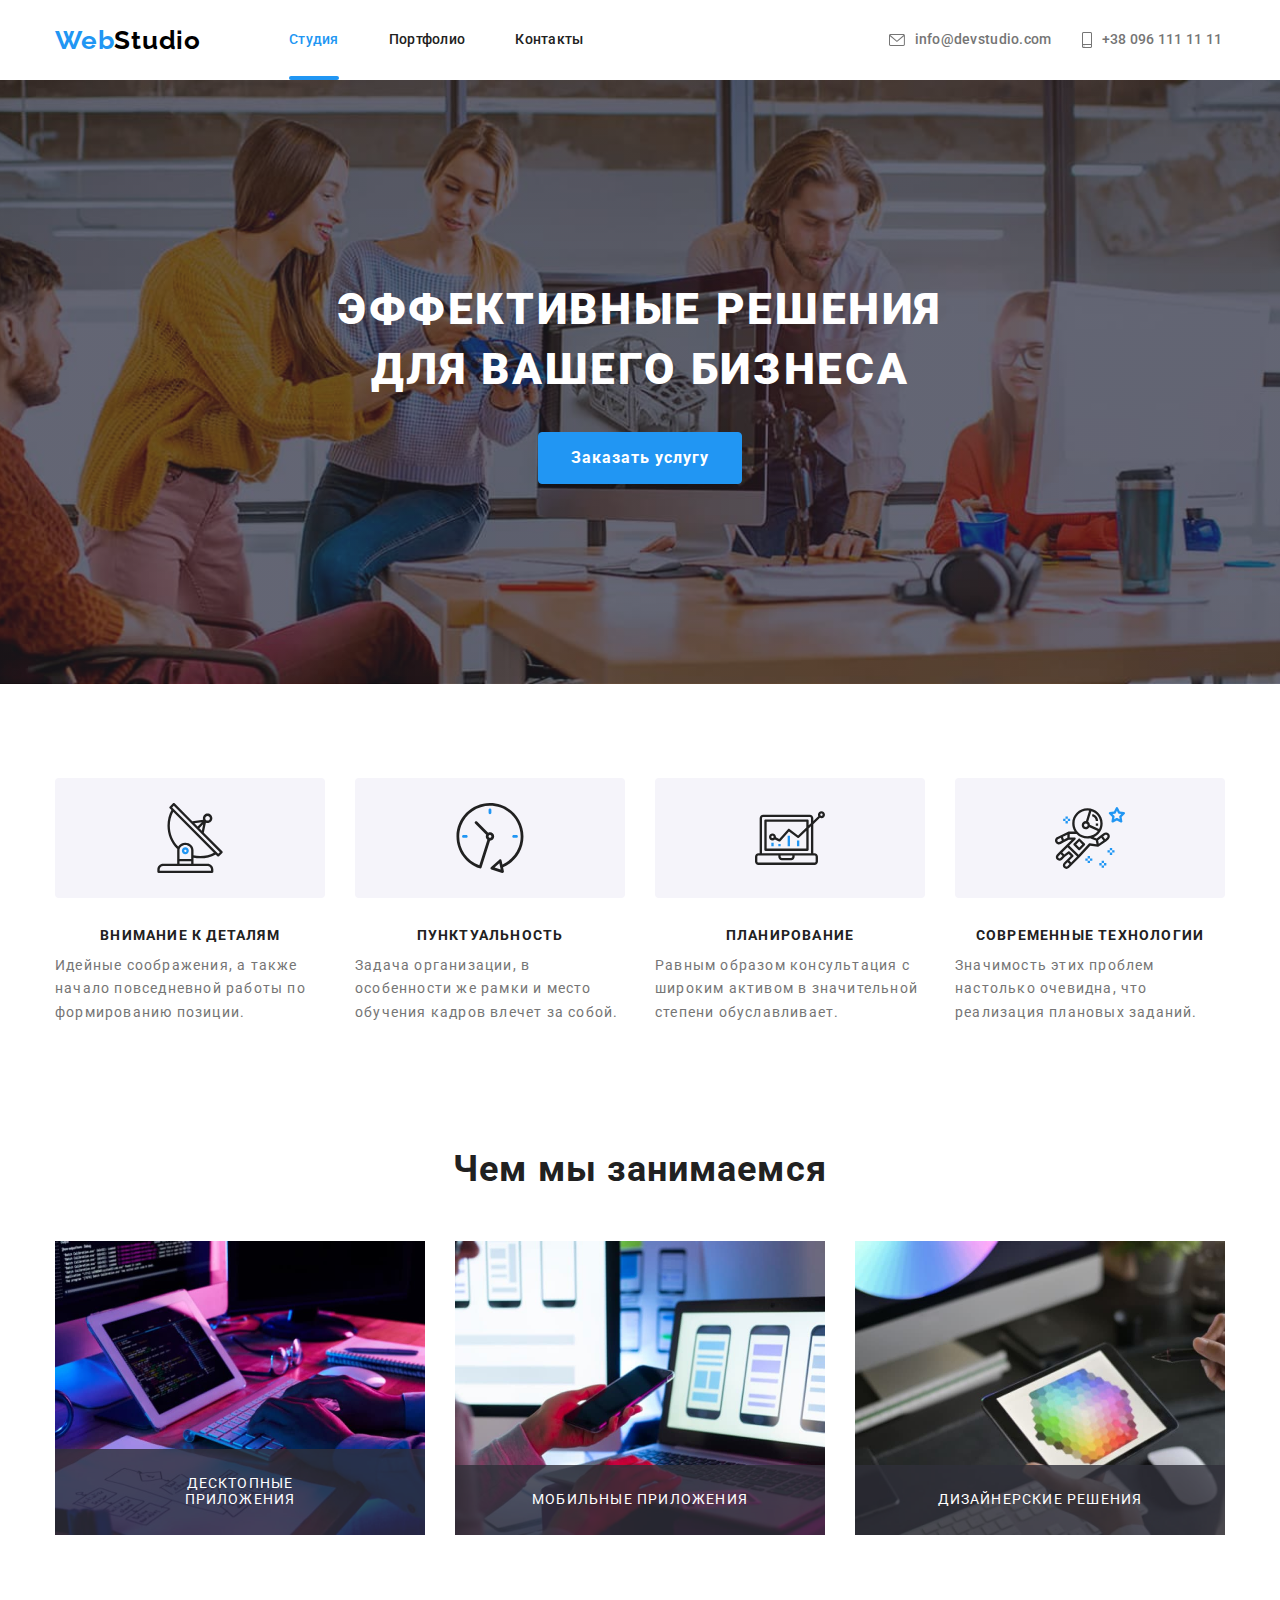
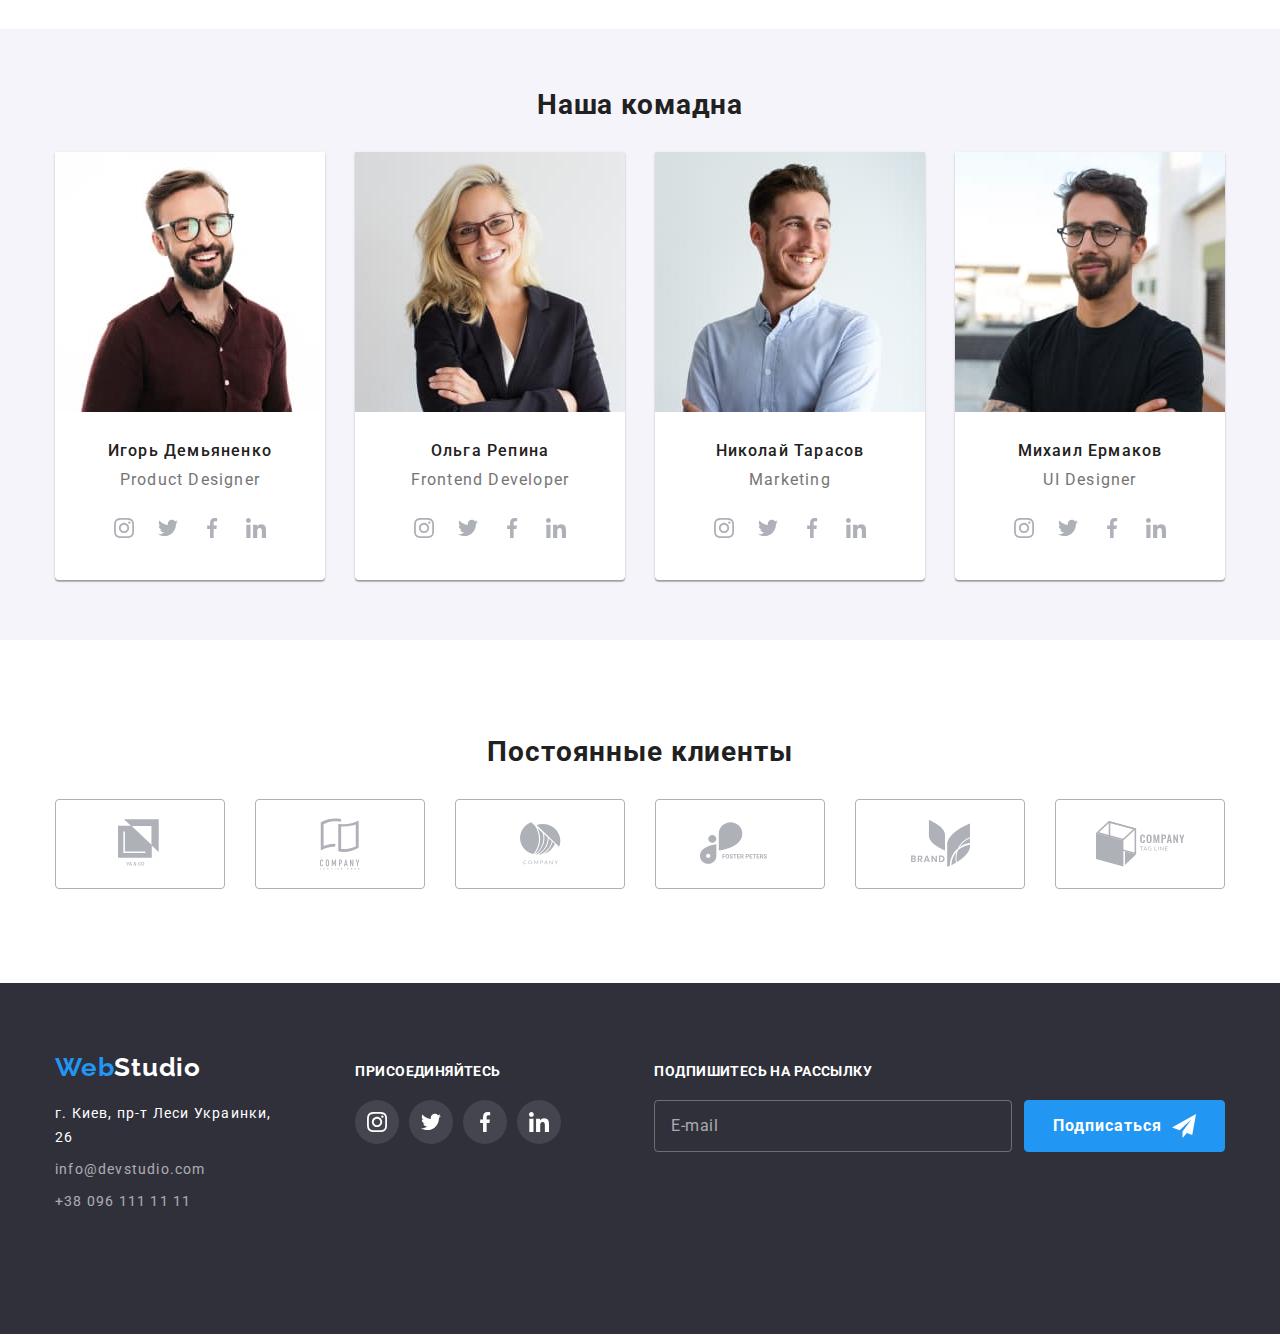
==== commit b934cc31: "Added images for different display sizes" ====
--- a/index.html
+++ b/index.html
@@ -178,18 +178,12 @@
         <ul class="team-list">
           <li class="team-list__item">
             <picture>
-              <source srcset="./images/team/face1/face1-desktop.jpg 1x,  ./images/face1/face1-desktop@2x.jpg 2x" media="(min-width: 1200px)">
-              <source srcset="./images/team/face1/face1-desktop.webp 1x,  ./images/face1/face1-desktop@2x.webp 2x" media="(min-width: 1200px)" type="image/webp">
-
-
-                
-              <source srcset="./images/team/face1/face1-tablet.jpg 1x,  ./images/face1/face1-tablet@2x.jpg 2x" media="(min-width: 768px)">
-              <source srcset="./images/team/face1/face1-tablet.webp 1x,  ./images/face1/face1-tablet@2x.webp 2x" media="(min-width: 768px)" type="image/webp">
-
-
-
+              <source srcset="./images/team/face1/face1-desktop.jpg 1x, ./images/team/face1/face1-desktop@2x.jpg 2x" media="(min-width: 1200px)">
+              <source srcset="./images/team/face1/face1-desktop.webp 1x, ./images/team/face1/face1-desktop@2x.webp 2x" media="(min-width: 1200px)" type="image/webp">        
+              <source srcset="./images/team/face1/face1-tablet.jpg 1x, ./images/team/face1/face1-tablet@2x.jpg 2x" media="(min-width: 768px)">
+              <source srcset="./images/team/face1/face1-tablet.webp 1x, ./images/team/face1/face1-tablet@2x.webp 2x" media="(min-width: 768px)" type="image/webp">
               <source srcset="./images/team/face1/face1-mobile@2x.jpg 2x" media="(min-width: 320px)">
-              <source srcset="./images/team/face1/face1-mobile.webp 1x,  ./images/face1/face1-mobile@2x.webp 2x" media="(min-width: 320px)" type="image/webp">
+              <source srcset="./images/team/face1/face1-mobile.webp 1x, ./images/team/face1/face1-mobile@2x.webp 2x" media="(min-width: 320px)" type="image/webp">
               <img src="./images/team/face1/face1-mobile.jpg" alt="Игорь Демьяненко">
             </picture>
             <div class="member">
@@ -229,12 +223,12 @@
           </li>
           <li class="team-list__item">
             <picture>
-              <source srcset="./images/team/face2/face2-desktop.jpg 1x,  ./images/face2/face2-desktop@2x.jpg 2x" media="(min-width: 1200px)">
-              <source srcset="./images/team/face2/face2-tablet.jpg 1x,  ./images/face2/face2-tablet@2x.jpg 2x" media="(min-width: 768px)">
+              <source srcset="./images/team/face2/face2-desktop.jpg 1x,  ./images/team/face2/face2-desktop@2x.jpg 2x" media="(min-width: 1200px)">
+              <source srcset="./images/team/face2/face2-tablet.jpg 1x,  ./images/team/face2/face2-tablet@2x.jpg 2x" media="(min-width: 768px)">
               <source srcset="./images/team/face2/face2-mobile@2x.jpg 2x" media="(min-width: 320px)">
-              <source srcset="./images/team/face2/face2-desktop.webp 1x,  ./images/face2/face2-desktop@2x.webp 2x" media="(min-width: 1200px)" type="image/webp">
-              <source srcset="./images/team/face2/face2-tablet.webp 1x,  ./images/face2/face2-tablet@2x.webp 2x" media="(min-width: 768px)" type="image/webp">
-              <source srcset="./images/team/face2/face2-mobile.webp 1x,  ./images/face2/face2-mobile@2x.webp 2x" media="(min-width: 320px)" type="image/webp">
+              <source srcset="./images/team/face2/face2-desktop.webp 1x,  ./images/team/face2/face2-desktop@2x.webp 2x" media="(min-width: 1200px)" type="image/webp">
+              <source srcset="./images/team/face2/face2-tablet.webp 1x,  ./images/team/face2/face2-tablet@2x.webp 2x" media="(min-width: 768px)" type="image/webp">
+              <source srcset="./images/team/face2/face2-mobile.webp 1x,  ./images/team/face2/face2-mobile@2x.webp 2x" media="(min-width: 320px)" type="image/webp">
               <img src="./images/team/face2/face2-mobile.jpg" alt="Ольга Репина">
             </picture>
             <div class="member">
@@ -273,7 +267,15 @@
             </div>
           </li>
           <li class="team-list__item">
-            <img src="./images/face3.jpg" alt="Николай Тарасов" width="270">
+            <picture>
+              <source srcset="./images/team/face3/face3-desktop.jpg 1x,  ./images/team/face3/face3-desktop@2x.jpg 2x" media="(min-width: 1200px)">
+              <source srcset="./images/team/face3/face3-tablet.jpg 1x,  ./images/team/face3/face3-tablet@2x.jpg 2x" media="(min-width: 768px)">
+              <source srcset="./images/team/face3/face3-mobile@2x.jpg 2x" media="(min-width: 320px)">
+              <source srcset="./images/team/face3/face3-desktop.webp 1x,  ./images/team/face3/face3-desktop@2x.webp 2x" media="(min-width: 1200px)" type="image/webp">
+              <source srcset="./images/team/face3/face3-tablet.webp 1x,  ./images/team/face3/face3-tablet@2x.webp 2x" media="(min-width: 768px)" type="image/webp">
+              <source srcset="./images/team/face3/face3-mobile.webp 1x,  ./images/team/face3/face3-mobile@2x.webp 2x" media="(min-width: 320px)" type="image/webp">
+              <img src="./images/team/face3/face3-mobile.jpg" alt="Николай Тарасов">
+            </picture>
             <div class="member">
               <h3 class="member-name">Николай Тарасов</h3> 
               <p class="member-position">Marketing</p>
@@ -310,7 +312,15 @@
             </div>
           </li>
           <li class="team-list__item">
-            <img src="./images/face4.jpg" alt="Михаил Ермаков" width="270">
+            <picture>
+              <source srcset="./images/team/face4/face4-desktop.jpg 1x,  ./images/team/face4/face4-desktop@2x.jpg 2x" media="(min-width: 1200px)">
+              <source srcset="./images/team/face4/face4-tablet.jpg 1x,  ./images/team/face4/face4-tablet@2x.jpg 2x" media="(min-width: 768px)">
+              <source srcset="./images/team/face4/face4-mobile@2x.jpg 2x" media="(min-width: 320px)">
+              <source srcset="./images/team/face4/face4-desktop.webp 1x,  ./images/team/face4/face4-desktop@2x.webp 2x" media="(min-width: 1200px)" type="image/webp">
+              <source srcset="./images/team/face4/face4-tablet.webp 1x,  ./images/team/face4/face4-tablet@2x.webp 2x" media="(min-width: 768px)" type="image/webp">
+              <source srcset="./images/team/face4/face4-mobile.webp 1x,  ./images/team/face4/face4-mobile@2x.webp 2x" media="(min-width: 320px)" type="image/webp">
+              <img src="./images/team/face4/face4-mobile.jpg" alt="Ольга Репина">
+            </picture>
             <div class="member">
               <h3 class="member-name">Михаил Ермаков</h3> 
               <p class="member-position">UI Designer</p>
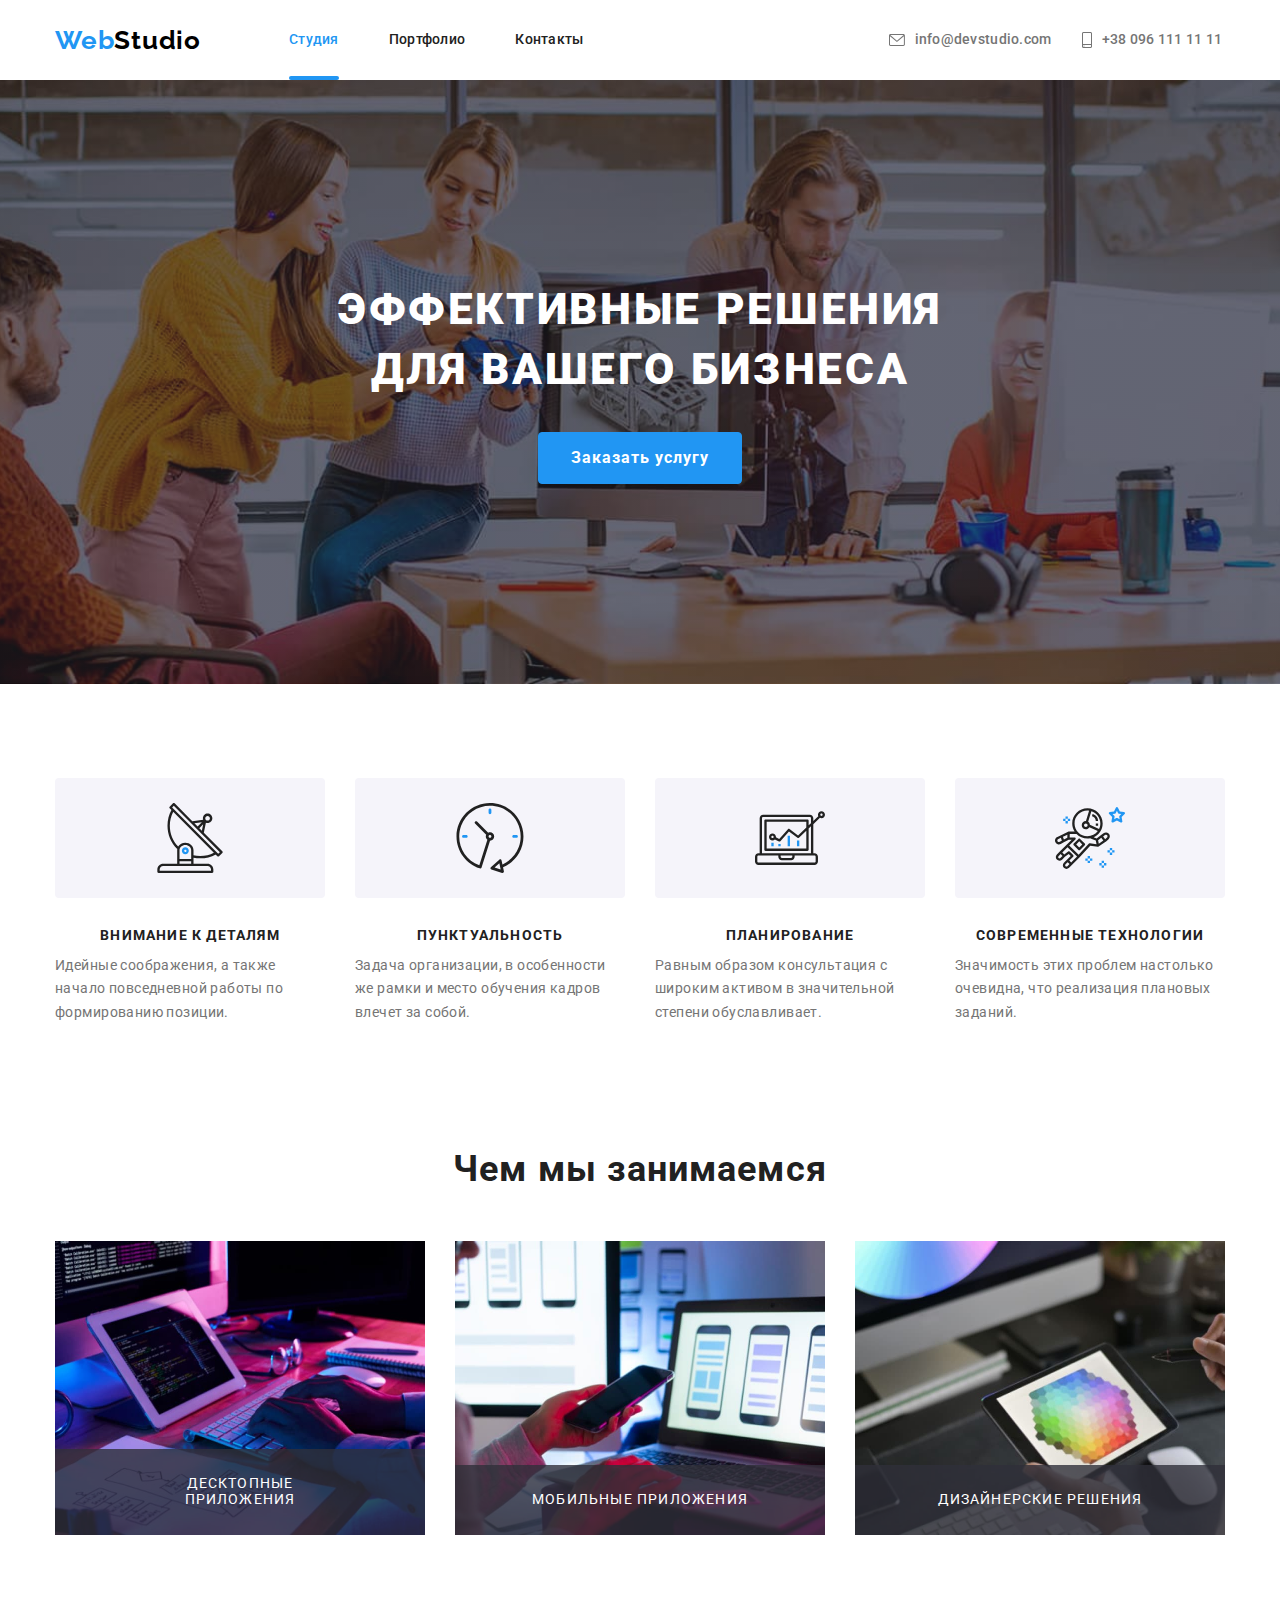
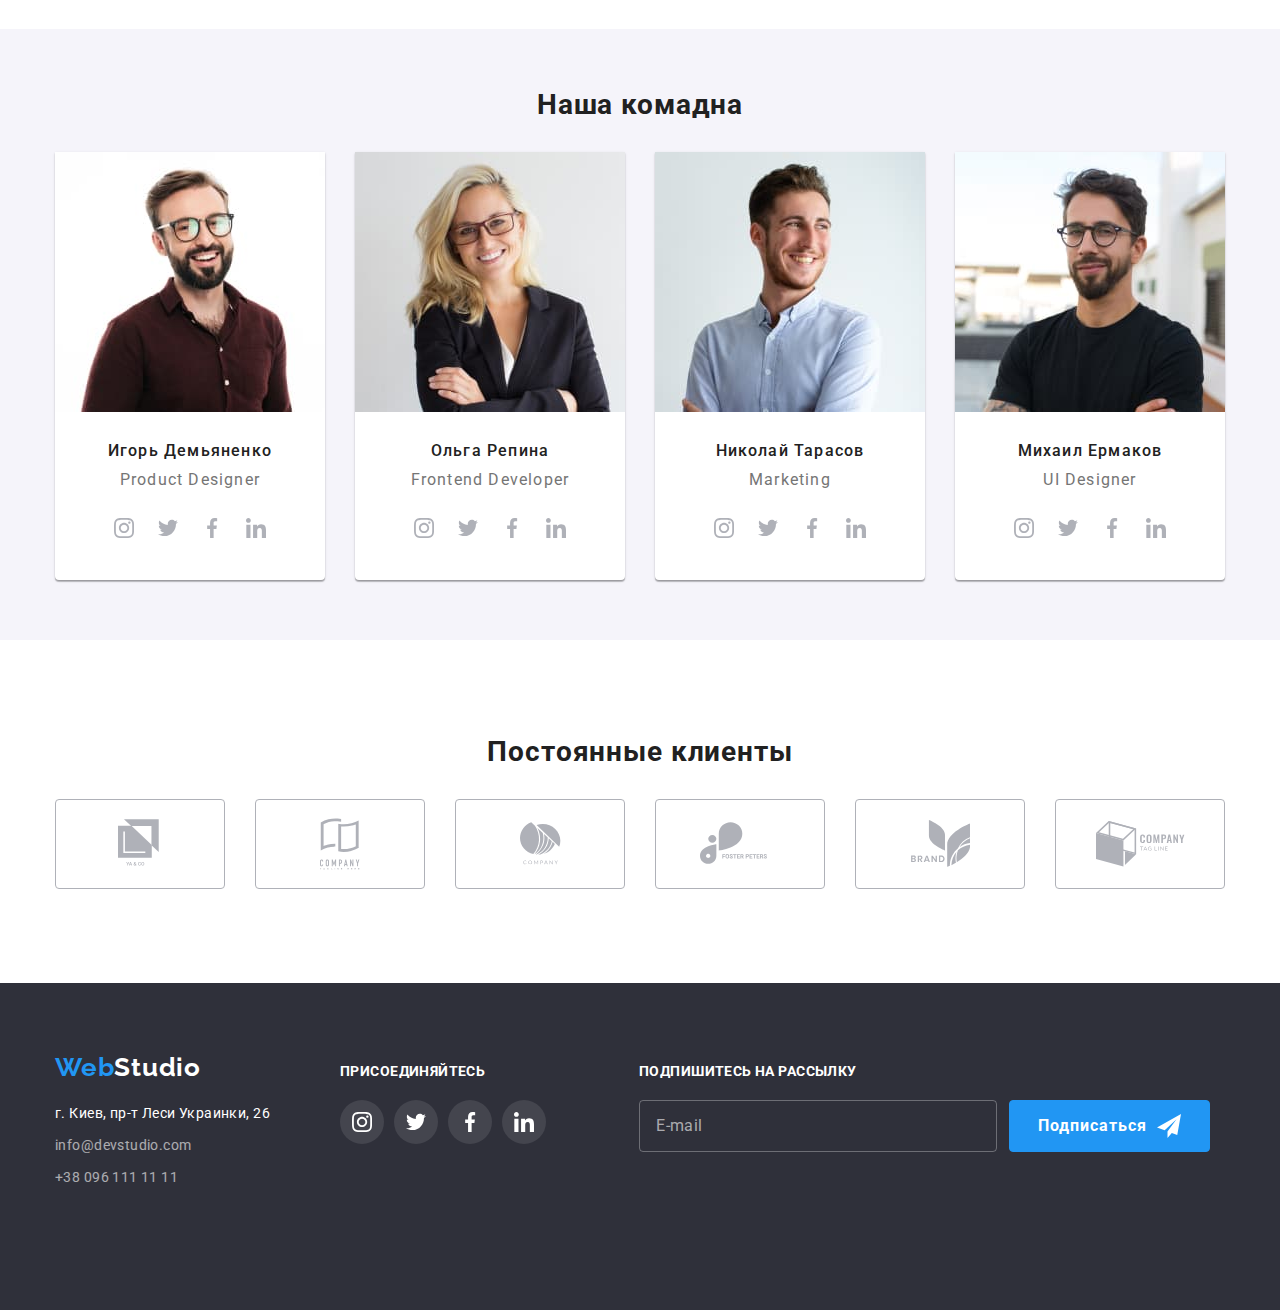
==== commit b9adaf0b: "refactoring" ====
--- a/index.html
+++ b/index.html
@@ -54,18 +54,18 @@
             <li class="menu-pages__item"><a href="#" class="menu-link">Контакты</a></li>
           </ul>
           <ul class="menu-contacts">
+            <li class="menu-contacts__item item-phone">
+              <a href="tel:+380961111111" class="menu-link menu-phone">
+                <svg class="contact-svg" width="10" height="16">
+                  <use href="./images/sprite.svg#smartphone"></use>
+                </svg>
+                +38 096 111 11 11</a></li>
             <li class="menu-contacts__item item-email">
               <a href="mailto:info@devstudio.com" class="menu-link menu-email">
                 <svg class="contact-svg" width="16" height="12">
                   <use href="./images/sprite.svg#envelope"></use>
                 </svg>
                 info@devstudio.com</a></li>
-            <li class="menu-contacts__item item-phone">
-              <a href="tel:+380961111111" class="menu-link">
-                <svg class="contact-svg" width="10" height="16">
-                  <use href="./images/sprite.svg#smartphone"></use>
-                </svg>
-                +38 096 111 11 11</a></li>
           </ul>
           <ul class="socials-navigation">
             <li class="socials-navigation__item"><a lang="en" href="" class="navigation-link">Instagram</a></li>
--- a/css/main.min.css
+++ b/css/main.min.css
@@ -1,3 +1,3 @@
 *,*::before,*::after{-webkit-box-sizing:border-box;box-sizing:border-box}:root{-moz-tab-size:4;-o-tab-size:4;tab-size:4}html{line-height:1.15;-webkit-text-size-adjust:100%}body{margin:0}body{font-family:system-ui,-apple-system,"Segoe UI",Roboto,Helvetica,Arial,sans-serif,"Apple Color Emoji","Segoe UI Emoji"}hr{height:0;color:inherit}abbr[title]{-webkit-text-decoration:underline dotted;text-decoration:underline dotted}b,strong{font-weight:bolder}code,kbd,samp,pre{font-family:ui-monospace, SFMono-Regular, Consolas, 'Liberation Mono',- Menlo, monospace;font-size:1em}small{font-size:80%}sub,sup{font-size:75%;line-height:0;position:relative;vertical-align:baseline}sub{bottom:-0.25em}sup{top:-0.5em}table{text-indent:0;border-color:inherit}button,input,optgroup,select,textarea{font-family:inherit;font-size:100%;line-height:1.15;margin:0}button,select{text-transform:none}button,[type='button'],[type='reset'],[type='submit']{-webkit-appearance:button}::-moz-focus-inner{border-style:none;padding:0}:-moz-focusring{outline:1px dotted ButtonText}:-moz-ui-invalid{box-shadow:none}legend{padding:0}progress{vertical-align:baseline}::-webkit-inner-spin-button,::-webkit-outer-spin-button{height:auto}[type='search']{-webkit-appearance:textfield;outline-offset:-2px}::-webkit-search-decoration{-webkit-appearance:none}::-webkit-file-upload-button{-webkit-appearance:button;font:inherit}summary{display:list-item}*{padding:0;margin:0;border:0}*,*:before,*:after{-webkit-box-sizing:border-box;box-sizing:border-box}nav,footer,header,aside{display:block}html,body{height:100%;width:100%;font-size:100%;line-height:1;font-size:14px;-ms-text-size-adjust:100%;-moz-text-size-adjust:100%;-webkit-text-size-adjust:100%}input,button,textarea{font-family:inherit}input::-ms-clear{display:none}button{cursor:pointer}button::-moz-focus-inner{padding:0;border:0}a,a:visited,a:hover{text-decoration:none}ul,li{list-style:none}img{vertical-align:top}h1,h2,h3,h4,h5,h6{font-size:inherit;font-weight:400}.visually-hidden{position:absolute;width:1px;height:1px;margin:-1px;padding:0;overflow:hidden;border:0;clip:rect(0 0 0 0)}.logo-header,.logo-footer{margin-right:88px;color:#000000;font-family:Raleway, italic;letter-spacing:0.03em;font-weight:700;font-size:24px;line-height:1.16}.logo-header:focus,.logo-footer:focus{color:var(--accent-color)}@media screen and (min-width: 1200px){.logo-header{font-size:26px}}.logo-footer{color:var(--primary-background-color);display:inline-block;margin-bottom:20px;margin-right:auto;padding-right:auto}@media screen and (min-width: 1200px){.logo-footer{font-size:26px}}.logo-part{color:var(--accent-color)}*{margin:0;padding:0}*:before,*:after{-webkit-box-sizing:border-box;box-sizing:border-box}html,body{font-size:40px;margin:0;padding:0;width:100%;height:100%}ul{list-style:none}a{text-decoration:none}button{text-decoration:none;border:none}button:focus{border-color:var(--accent-color)}img{display:block;width:100%;height:auto}header{background-color:var(--primary-background-color)}body{background-color:var(--primary-background-color);color:var(--primary-text-color);font-family:Roboto, sans-serif;letter-spacing:0.03em}footer{background-color:var(--secondary-background-color)}address{font-style:normal}.container{width:100%;margin-left:auto;margin-right:auto;padding-left:15px;padding-right:15px}@media screen and (min-width: 480px){.container{width:480px}}@media screen and (min-width: 768px){.container{width:768px}}@media screen and (min-width: 1200px){.container{width:1200px}}.hidden{position:absolute;overflow:hidden;display:none}:root{--primary-text-color: #757575;--title-text-color: #212121;--accent-color: #2196f3;--primary-background-color: #ffffff;--secondary-background-color: #2f303a;--svg-primary-color: #AFB1B8;--cubic-transition: cubic-bezier(0.4, 0, 0.2, 1)}.btn-hero,.btn-subscribe,.btn-submit{background-color:var(--accent-color);color:var(--primary-background-color);cursor:pointer;text-align:center;min-width:200px;font-family:inherit;border-radius:4px;font-weight:700;font-size:16px;line-height:1.87;letter-spacing:0.06em;border:1px solid var(--accent-color)}.btn-hero{display:inline-block;padding:10px 32px}.btn-subscribe{padding:10px 28px;margin-left:12px;display:-webkit-box;display:-ms-flexbox;display:flex;-webkit-box-align:center;-ms-flex-align:center;align-items:center;-webkit-transition:-webkit-box-shadow 250ms var(--cubic-transition);transition:-webkit-box-shadow 250ms var(--cubic-transition);transition:box-shadow 250ms var(--cubic-transition);transition:box-shadow 250ms var(--cubic-transition), -webkit-box-shadow 250ms var(--cubic-transition)}.btn-subscribe:hover,.btn-subscribe:focus{-webkit-box-shadow:0px 4px 4px rgba(0,0,0,0.15);box-shadow:0px 4px 4px rgba(0,0,0,0.15)}.btn-submit{display:block;margin:0 auto;padding:10px 15px;-webkit-transition:-webkit-box-shadow 250ms var(--cubic-transition);transition:-webkit-box-shadow 250ms var(--cubic-transition);transition:box-shadow 250ms var(--cubic-transition);transition:box-shadow 250ms var(--cubic-transition), -webkit-box-shadow 250ms var(--cubic-transition)}.btn-submit:hover,.btn-submitfocus{-webkit-box-shadow:0px 4px 4px rgba(0,0,0,0.15);box-shadow:0px 4px 4px rgba(0,0,0,0.15)}.section-title{color:var(--title-text-color);letter-spacing:0.03em;font-weight:700;font-size:36px;line-height:1.16;text-align:center}.header{position:relative}@media screen and (min-width: 1200px){.header .container{display:-webkit-box;display:-ms-flexbox;display:flex;-webkit-box-align:center;-ms-flex-align:center;align-items:center}}@media screen and (min-width: 768px){.header::after{position:absolute;content:'';bottom:0;width:100%;max-width:1600px;height:1px}}.navigation{display:-webkit-box;display:-ms-flexbox;display:flex;-webkit-box-align:center;-ms-flex-align:center;align-items:center}@media screen and (max-width: 767px){.navigation{-webkit-box-pack:justify;-ms-flex-pack:justify;justify-content:space-between}}@media screen and (min-width: 1200px){.navigation{height:80px}}.underline{border:1px solid #ececec}@media screen and (max-width: 767px){.main-navigation{display:none}}@media screen and (min-width: 768px){.main-navigation{display:-webkit-box;display:-ms-flexbox;display:flex;-webkit-box-align:center;-ms-flex-align:center;align-items:center}}@media screen and (min-width: 768px){.navigation-list{display:-webkit-box;display:-ms-flexbox;display:flex;padding-left:0;margin:0;margin-right:80px}.navigation-list__item:not(:last-child){margin-right:50px}}@media screen and (min-width: 1200px){.navigation-list{margin-right:305px}}@media screen and (min-width: 768px){.list-link{-webkit-box-align:center;-ms-flex-align:center;align-items:center;display:-webkit-box;display:-ms-flexbox;display:flex;padding-top:32px;padding-bottom:32px}}@media screen and (min-width: 768px){.list-link{position:relative;color:var(--title-text-color);font-weight:500;font-size:14px;line-height:1.14;letter-spacing:0.02em;-webkit-transition:color 250ms var(--cubic-transition);transition:color 250ms var(--cubic-transition)}.list-link.current::after{content:'';position:absolute;left:0;bottom:0;display:block;width:100%;height:4px;background-color:var(--accent-color);border-radius:2px}.list-link:hover,.list-link:focus{color:var(--accent-color)}.list-link.current{color:var(--accent-color)}}@media screen and (min-width: 768px){.contact-list{margin-top:0;margin-bottom:0;padding-left:0}}@media screen and (min-width: 768px) and (min-width: 768px) and (max-width: 1199px){.contact-list__item:not(:last-child){margin-bottom:10px}}@media screen and (min-width: 768px) and (min-width: 1200px){.contact-list__item:not(:last-child){margin-right:30px}}@media screen and (min-width: 1200px){.contact-list{display:-webkit-box;display:-ms-flexbox;display:flex;margin-left:auto;margin-top:0;margin-bottom:0;padding-left:0}}@media screen and (min-width: 768px){.address-link{color:var(--primary-text-color);font-weight:500;font-size:12px;line-height:1.14;letter-spacing:0.02em;-webkit-transition:color 250ms var(--cubic-transition);transition:color 250ms var(--cubic-transition);display:-webkit-box;display:-ms-flexbox;display:flex;-webkit-box-align:center;-ms-flex-align:center;align-items:center}.address-link:hover,.address-link:focus{color:var(--accent-color)}}@media screen and (min-width: 1200px){.address-link{padding-top:32px;padding-bottom:32px;font-size:14px}}.contact-svg{margin-right:10px;fill:currentColor}.hero{background-color:var(--secondary-background-color);max-width:1600px;background-position:center;margin-left:auto;margin-right:auto;text-align:center;width:100%;padding-top:118px;padding-bottom:118px;background-size:cover;background-repeat:no-repeat;background-image:-webkit-gradient(linear, left top, left bottom, from(rgba(47,48,58,0.4)), to(rgba(47,48,58,0.4))),url(../images/hero/hero-mobile.jpg);background-image:linear-gradient(rgba(47,48,58,0.4), rgba(47,48,58,0.4)),url(../images/hero/hero-mobile.jpg)}@media screen and (min-width: 1200px){.hero{padding-top:200px;padding-bottom:200px}}.hero-title{color:var(--primary-background-color);width:100%;margin:0 auto 30px;font-weight:900;font-size:26px;line-height:1.36;letter-spacing:0.06em;text-transform:uppercase}@media screen and (min-width: 480px){.hero-title{width:360px}}@media screen and (min-width: 1200px){.hero-title{width:696px;font-size:44px;padding-left:auto;padding-right:auto}}@media screen and (min-device-pixel-ratio: 2) and (min-width: 320px) and (max-width: 767px), screen and (-webkit-min-device-pixel-ratio: 2) and (min-width: 320px) and (max-width: 767px), screen and (min-resolution: 192dpi) and (min-width: 320px) and (max-width: 767px), screen and (min-resolution: 2dppx) and (min-width: 320px) and (max-width: 767px){.hero{background-image:-webkit-gradient(linear, left top, left bottom, from(rgba(47,48,58,0.4)), to(rgba(47,48,58,0.4))),url("../images/hero/hero-mobile@2x.jpg");background-image:linear-gradient(rgba(47,48,58,0.4), rgba(47,48,58,0.4)),url("../images/hero/hero-mobile@2x.jpg")}}@media screen and (min-width: 768px){.hero{background-image:-webkit-gradient(linear, left top, left bottom, from(rgba(47,48,58,0.4)), to(rgba(47,48,58,0.4))),url("../images/hero/hero-tablet.jpg");background-image:linear-gradient(rgba(47,48,58,0.4), rgba(47,48,58,0.4)),url("../images/hero/hero-tablet.jpg")}}@media screen and (min-device-pixel-ratio: 2) and (min-width: 768px) and (max-width: 1199px), screen and (-webkit-min-device-pixel-ratio: 2) and (min-width: 768px) and (max-width: 1199px), screen and (min-resolution: 192dpi) and (min-width: 768px) and (max-width: 1199px), screen and (min-resolution: 2dppx) and (min-width: 768px) and (max-width: 1199px){.hero{background-image:-webkit-gradient(linear, left top, left bottom, from(rgba(47,48,58,0.4)), to(rgba(47,48,58,0.4))),url("../images/hero/hero-tablet@2x.jpg");background-image:linear-gradient(rgba(47,48,58,0.4), rgba(47,48,58,0.4)),url("../images/hero/hero-tablet@2x.jpg")}}@media screen and (min-width: 1200px){.hero{background-image:-webkit-gradient(linear, left top, left bottom, from(rgba(47,48,58,0.4)), to(rgba(47,48,58,0.4))),url("../images/hero/hero-desktop.jpg");background-image:linear-gradient(rgba(47,48,58,0.4), rgba(47,48,58,0.4)),url("../images/hero/hero-desktop.jpg")}}@media screen and (min-device-pixel-ratio: 2) and (min-width: 1200px), screen and (-webkit-min-device-pixel-ratio: 2) and (min-width: 1200px), screen and (min-resolution: 192dpi) and (min-width: 1200px), screen and (min-resolution: 2dppx) and (min-width: 1200px){.hero{background-image:-webkit-gradient(linear, left top, left bottom, from(rgba(47,48,58,0.4)), to(rgba(47,48,58,0.4))),url("../images/hero/hero-desktop@2x.jpg");background-image:linear-gradient(rgba(47,48,58,0.4), rgba(47,48,58,0.4)),url("../images/hero/hero-desktop@2x.jpg")}}@media screen and (max-width: 1199px){.our-work{display:none}}@media screen and (min-width: 1200px){.our-work{padding:0 0 94px 0}.our-work .section-title{margin-bottom:50px}.work-list{display:-webkit-box;display:-ms-flexbox;display:flex;padding-left:0;margin-top:0;margin-bottom:0}.work-list__item:not(:last-child){margin-right:30px}.work-container{position:relative}.work-description{position:absolute;bottom:0;left:0;width:100%;padding:27px 74px;color:var(--primary-background-color);background-color:rgba(47,48,58,0.8);text-align:center;text-transform:uppercase;font-size:14px;line-height:1.14;font-weight:400}}.features{padding-top:60px;padding-bottom:60px}@media screen and (min-width: 1199px){.features{padding-top:94px;padding-bottom:94px}}.features-list{display:-webkit-box;display:-ms-flexbox;display:flex;-ms-flex-wrap:wrap;flex-wrap:wrap}.features-list__item{width:100%}@media screen and (min-width: 768px){.features-list__item{width:calc((100% - 1 * 30px) / 2)}.features-list__item:not(:nth-child(even)){margin-right:30px}.features-list__item:nth-last-child(n+3){margin-bottom:30px}}@media screen and (min-width: 1200px){.features-list__item{margin:0;width:270px}.features-list__item:not(:last-child){margin-right:30px}}.item-svg{background-color:#F5F4FA;text-align:center;border-radius:4px;padding-top:25px;padding-bottom:25px;margin-bottom:30px;height:120px}.item-title{text-align:center;color:var(--title-text-color);text-transform:uppercase;font-weight:700;font-size:14px;line-height:1.14;padding-bottom:10px}.item-description{font-size:14px;line-height:1.71}@media screen and (max-width: 1199px){.item-description{margin-bottom:30px}}.team{background-color:#f5f4fa;padding:60px 0}.team .section-title{font-size:28px;line-height:1.17;margin-bottom:30px}.team-list{text-align:center;margin-top:0;margin-bottom:0;padding-left:0;font-size:16px;line-height:1.18}@media screen and (min-width: 768px){.team-list{display:-webkit-box;display:-ms-flexbox;display:flex;-ms-flex-wrap:wrap;flex-wrap:wrap}}@media screen and (min-width: 1170px){.team-list{margin:0}}.team-list__item{width:100%;background-color:var(--primary-background-color);-webkit-box-shadow:0px 1px 3px rgba(0,0,0,0.12),0px 1px 1px rgba(0,0,0,0.14),0px 2px 1px rgba(0,0,0,0.2);box-shadow:0px 1px 3px rgba(0,0,0,0.12),0px 1px 1px rgba(0,0,0,0.14),0px 2px 1px rgba(0,0,0,0.2);border-radius:0px 0px 4px 4px}@media screen and (max-width: 766px){.team-list__item:not(:last-child){margin-bottom:30px}}@media screen and (min-width: 480px){.team-list__item{width:450px}}@media screen and (min-width: 768px){.team-list__item{width:calc((100% - 1 * 30px) / 2)}.team-list__item:not(:nth-child(even)){margin-right:30px}.team-list__item:nth-last-child(n+3){margin-bottom:30px}}@media screen and (min-width: 1200px){.team-list__item{width:270px}.team-list__item:not(:last-child){margin-right:30px}.team-list__item:nth-last-child(n+3){margin-bottom:0}}.member{padding:30px 20px;text-align:center}.member-name{color:var(--title-text-color);font-weight:500;font-size:16px;line-height:1.18;text-align:center;margin-bottom:10px}.member-position{margin-bottom:16px}.member-links{display:-webkit-box;display:-ms-flexbox;display:flex;-webkit-box-pack:center;-ms-flex-pack:center;justify-content:center}.member-links:not(:last-child){margin-right:10px}.social-link{width:44px;height:44px;border-radius:50%;display:-webkit-box;display:-ms-flexbox;display:flex;fill:currentColor;-webkit-box-pack:center;-ms-flex-pack:center;justify-content:center;-webkit-box-align:center;-ms-flex-align:center;align-items:center;color:var(--svg-primary-color);background-color:transparent;-webkit-transition:color 250ms var(--cubic-transition),background-color 250ms var(--cubic-transition);transition:color 250ms var(--cubic-transition),background-color 250ms var(--cubic-transition)}.social-link:hover,.social-link:focus{color:var(--primary-background-color);background-color:var(--accent-color)}.clients{padding-top:60px;padding-bottom:60px}@media screen and (min-width: 1200px){.clients{padding:94px 0}}.clients .section-title{font-size:28px;line-height:1.26;margin-bottom:30px}.clients-list{display:-webkit-box;display:-ms-flexbox;display:flex;-webkit-box-pack:justify;-ms-flex-pack:justify;justify-content:space-between}@media screen and (max-width: 1199px){.clients-list{-ms-flex-wrap:wrap;flex-wrap:wrap}}@media screen and (min-width: 768px){.clients-list{-webkit-box-pack:center;-ms-flex-pack:center;justify-content:center}}.clients-list__item{width:210px;height:90px;width:calc((100% - 60px) /2)}@media screen and (max-width: 767px){.clients-list__item{margin:15px}}@media screen and (min-width: 768px) and (max-width: 1199px){.clients-list__item{width:226px}.clients-list__item:not(:nth-child(3n)){margin-right:30px}.clients-list__item:nth-child(-n+3){margin-bottom:30px}}@media screen and (min-width: 1200px){.clients-list__item{width:170px;height:90px}.clients-list__item:not(:last-child){margin-right:30px}}.item-link{display:-webkit-box;display:-ms-flexbox;display:flex;-webkit-box-align:center;-ms-flex-align:center;align-items:center;-webkit-box-pack:center;-ms-flex-pack:center;justify-content:center;fill:currentColor;height:100%;width:100%;border:1px solid var(--svg-primary-color);border-radius:4px;color:var(--svg-primary-color);-webkit-transition:color 250ms var(--cubic-transition),border-color 250ms var(--cubic-transition);transition:color 250ms var(--cubic-transition),border-color 250ms var(--cubic-transition)}.item-link:hover,.item-linkfocus{border-color:var(--accent-color);color:var(--accent-color)}.footer{padding-top:60px;padding-bottom:60px}.footer .container{display:-webkit-box;display:-ms-flexbox;display:flex}@media screen and (max-width: 767px){.footer .container{text-align:center}}@media screen and (max-width: 1199px){.footer .container{-webkit-box-orient:vertical;-webkit-box-direction:normal;-ms-flex-direction:column;flex-direction:column}}@media screen and (min-width: 1200px){.footer .container{-webkit-box-align:baseline;-ms-flex-align:baseline;align-items:baseline}}@media screen and (min-width: 768px) and (max-width: 1199px){.footer-address{margin-right:165px;margin-left:76px;text-align:center}}.address{margin-bottom:60px}.str-address{margin-bottom:8px;color:var(--primary-background-color);font-size:14px;line-height:1.71}.str-address__link{color:var(--primary-background-color);opacity:60%;font-size:14px;line-height:1.71}.str-address__link:hover,.str-address__linkfocus{color:var(--accent-color)}.join{color:var(--primary-background-color);margin-bottom:20px;font-weight:700;font-size:14px;line-height:1.14;letter-spacing:0.03em;text-transform:uppercase}@media screen and (max-width: 1199px){.connect{margin-bottom:60px}}@media screen and (min-width: 768px) and (max-width: 1199px){.connect{text-align:center}}@media screen and (min-width: 1200px){.connect{margin-left:70px}}.connect-list{display:-webkit-box;display:-ms-flexbox;display:flex}@media screen and (max-width: 1199px){.connect-list{-webkit-box-pack:center;-ms-flex-pack:center;justify-content:center}}.connect-list__item:not(:last-child){margin-right:10px}.connect-list__link{fill:currentColor;width:44px;height:44px;border-radius:50%;display:-webkit-box;display:-ms-flexbox;display:flex;-webkit-box-pack:center;-ms-flex-pack:center;justify-content:center;-webkit-box-align:center;-ms-flex-align:center;align-items:center;color:var(--primary-background-color);background-color:rgba(255,255,255,0.1);-webkit-transition:background-color 250ms var(--cubic-transition);transition:background-color 250ms var(--cubic-transition)}.connect-list__link:hover,.connect-list__linkfocus{background-color:var(--accent-color)}.subscribe{display:-webkit-box;display:-ms-flexbox;display:flex}@media screen and (min-width: 1200px){.subscribe{margin-left:93px}}.subscribe-form{display:-webkit-box;display:-ms-flexbox;display:flex}@media screen and (max-width: 1199px){.subscribe-form{-webkit-box-orient:vertical;-webkit-box-direction:normal;-ms-flex-direction:column;flex-direction:column;width:100%}}@media screen and (min-width: 1200px){.subscribe-form{display:block}}.subscribe-title{font-weight:700;font-size:14px;line-height:1.14;letter-spacing:0.03em;text-align:center;text-transform:uppercase;color:var(--primary-background-color);margin-bottom:20px}@media screen and (min-width: 1200px){.subscribe-title{text-align:start}}.subscribe-wrapper{display:-webkit-box;display:-ms-flexbox;display:flex}@media screen and (max-width: 1199px){.subscribe-wrapper{-webkit-box-orient:vertical;-webkit-box-direction:normal;-ms-flex-direction:column;flex-direction:column;-webkit-box-align:center;-ms-flex-align:center;align-items:center}}.subscribe-input{width:100%;margin-bottom:20px;padding:15px 16px;font-size:16px;background-color:transparent;border-radius:4px;border:1px solid rgba(255,255,255,0.3);color:var(--primary-background-color);-webkit-transition:border-color 250ms var(--cubic-transition);transition:border-color 250ms var(--cubic-transition)}@media screen and (min-width: 768px){.subscribe-input{width:450px}}@media screen and (min-width: 1200px){.subscribe-input{margin-bottom:0;width:358px;display:block}}.subscribe-input::-webkit-input-placeholder{font-size:16px;letter-spacing:0.03em;color:rgba(255,255,255,0.6)}.subscribe-input:-ms-input-placeholder{font-size:16px;letter-spacing:0.03em;color:rgba(255,255,255,0.6)}.subscribe-input::-ms-input-placeholder{font-size:16px;letter-spacing:0.03em;color:rgba(255,255,255,0.6)}.subscribe-input::placeholder{font-size:16px;letter-spacing:0.03em;color:rgba(255,255,255,0.6)}.btn-subscribe__icon{margin-left:10px;fill:currentColor}@media screen and (min-width: 768px){.description{display:-webkit-box;display:-ms-flexbox;display:flex;-webkit-box-align:baseline;-ms-flex-align:baseline;align-items:baseline}}@media screen and (min-width: 1200px){.description{-webkit-box-align:baseline;-ms-flex-align:baseline;align-items:baseline}}.menu-container{position:fixed;width:100%;z-index:2;top:0;left:0;overflow:scroll;padding:45px 40px;background-color:var(--primary-background-color);opacity:0;visibility:hidden;pointer-events:none}@media screen and (min-width: 768px){.menu-container{display:none}}.menu-button{margin-top:10px;display:block;margin-left:auto;border:none;background-color:transparent}.menu-button:hover,.menu-button:focus{fill:var(--accent-color)}.menu-link{color:var(--title-text-color);font-weight:500;font-size:40px;line-height:1.14;letter-spacing:0.02em;-webkit-transition:color 250ms var(--cubic-transition);transition:color 250ms var(--cubic-transition)}.menu-link:hover,.menu-linkfocus{color:var(--accent-color)}@media screen and (min-width: 768px){.menu__nav-menu{display:none}}.menu-container.is-open{opacity:1;visibility:visible;pointer-events:auto}.menu-button__close{position:absolute;top:10px;right:15px;margin-top:10px;background-color:transparent;border:transparent;-webkit-transition:fill 250ms var(--cubic-transition);transition:fill 250ms var(--cubic-transition)}.menu-button__close:hover,.menu-button__close:focus{fill:var(--accent-color)}.menu-pages__item:not(:last-child){margin-bottom:36px}.menu-pages__item:last-child{margin-bottom:302px}@media screen and (max-width: 767px){.menu-contacts{display:-webkit-box;display:-ms-flexbox;display:flex;-webkit-box-orient:vertical;-webkit-box-direction:reverse;-ms-flex-direction:column-reverse;flex-direction:column-reverse}}.menu-contacts .menu-link{font-size:34px;color:var(--accent-color)}.menu-contacts .menu-email{font-size:24px;color:var(--primary-text-color)}.item-phone{margin-bottom:32px}.item-email{margin-bottom:64px}@media screen and (max-width: 767px){.contact-svg{display:none}}.socials-navigation{display:-webkit-box;display:-ms-flexbox;display:flex;-ms-flex-wrap:wrap;flex-wrap:wrap;margin-right:auto}.socials-navigation__item{margin-top:15px;margin-bottom:15px;font-weight:500;font-size:18px;line-height:1.22;letter-spacing:0.02em}.socials-navigation__item:not(:last-child){margin-right:10px;padding-right:10px;border-right:1px solid rgba(33,33,33,0.2)}.navigation-link{color:var(--accent-color)}.current{color:var(--accent-color)}.filter-list{display:-webkit-box;display:-ms-flexbox;display:flex;-webkit-box-orient:horizontal;-webkit-box-direction:normal;-ms-flex-direction:row;flex-direction:row;-ms-flex-wrap:wrap;flex-wrap:wrap;margin-bottom:40px;margin-top:60px}@media screen and (min-width: 768px){.filter-list{-webkit-box-pack:center;-ms-flex-pack:center;justify-content:center}}.filter-button{background-color:#f5f4fa;color:#212121;padding:6px 22px;border-radius:4px;font-family:inherit;font-weight:500;font-size:16px;line-height:1.62;letter-spacing:0.03em;text-align:center;cursor:pointer;-webkit-transition:color 250ms var(--cubic-transition),background-color 250ms var(--cubic-transition),-webkit-box-shadow 250ms var(--cubic-transition);transition:color 250ms var(--cubic-transition),background-color 250ms var(--cubic-transition),-webkit-box-shadow 250ms var(--cubic-transition);transition:color 250ms var(--cubic-transition),background-color 250ms var(--cubic-transition),box-shadow 250ms var(--cubic-transition);transition:color 250ms var(--cubic-transition),background-color 250ms var(--cubic-transition),box-shadow 250ms var(--cubic-transition),-webkit-box-shadow 250ms var(--cubic-transition)}.filter-button:hover,.filter-buttonfocus{background-color:var(--accent-color);color:var(--primary-background-color);-webkit-box-shadow:0px 3px 1px rgba(0,0,0,0.1),0px 1px 2px rgba(0,0,0,0.08),0px 2px 2px rgba(0,0,0,0.12);box-shadow:0px 3px 1px rgba(0,0,0,0.1),0px 1px 2px rgba(0,0,0,0.08),0px 2px 2px rgba(0,0,0,0.12)}.filter-list__item:not(:last-child){margin-right:8px}.projects{margin-bottom:60px;display:-webkit-box;display:-ms-flexbox;display:flex;-ms-flex-wrap:wrap;flex-wrap:wrap}@media screen and (min-width: 1200px){.projects{margin-bottom:94px}}.projects-item{width:100%}@media screen and (min-width: 768px){.projects-item{width:354px;text-align:center;width:calc((100% - 4 * 15px) /2)}.projects-item:nth-last-child(odd){margin-right:30px}}@media screen and (max-width: 1199px){.projects-item:not(:last-child){margin-bottom:30px}}@media screen and (min-width: 1200px){.projects-item{margin-right:30px;margin-bottom:30px;width:370px}.projects-item:nth-child(3n){margin-right:0px}.projects-item:nth-last-child(-n+3){margin-bottom:0px}}.projects-item:hover .card-overlay{-webkit-transform:translateY(0);transform:translateY(0)}.projects-item__link{color:var(--primary-text-color);display:block;font-size:16px;line-height:1.87}.projects-item__link:hover,.projects-item__linkfocus{-webkit-box-shadow:0px 1px 1px rgba(0,0,0,0.12),0px 4px 4px rgba(0,0,0,0.06),1px 4px 6px rgba(0,0,0,0.16);box-shadow:0px 1px 1px rgba(0,0,0,0.12),0px 4px 4px rgba(0,0,0,0.06),1px 4px 6px rgba(0,0,0,0.16)}.card-text{padding:20px 24px;border-right:1px solid #eeeeee;border-left:1px solid #eeeeee;border-bottom:1px solid #eeeeee;-webkit-box-sizing:border-box;box-sizing:border-box}.card-title{color:var(--title-text-color);margin-bottom:4px;font-weight:700;font-size:18px;line-height:2;letter-spacing:0.06em}.card-thumb{position:relative;overflow:hidden}.card-thumb:hover::before{opacity:1}.card-overlay{position:absolute;top:0;left:0;width:100%;height:100%;background-color:rgba(33,150,243,0.9);color:var(--primary-background-color);-webkit-transform:translateY(110%);transform:translateY(110%);-webkit-transition:-webkit-transform 250ms cubic-bezier(0.4, 0, 0.2, 1);transition:-webkit-transform 250ms cubic-bezier(0.4, 0, 0.2, 1);transition:transform 250ms cubic-bezier(0.4, 0, 0.2, 1);transition:transform 250ms cubic-bezier(0.4, 0, 0.2, 1), -webkit-transform 250ms cubic-bezier(0.4, 0, 0.2, 1);padding:63px 24px}@media screen and (max-width: 767px){.card-overlay{padding:77px 24px}}@media screen and (max-width: 1599px){.card-overlay{padding:49px 24px}}@media screen and (max-width: 1199px){.basketball{font-size:16px}}.backdrop{position:fixed;top:0;left:0;width:100%;height:100%;background-color:rgba(0,0,0,0.2);opacity:1;-webkit-transition:opacity 250ms var(--cubic-transition);transition:opacity 250ms var(--cubic-transition)}.backdrop.is-hidden{opacity:0;pointer-events:none}.backdrop.is-hidden .modal{-webkit-transform:translate(-50%, -50%) scale(0.9);transform:translate(-50%, -50%) scale(0.9)}.modal{position:absolute;top:34%;left:50%;-webkit-transform:translate(-50%, -50%) scale(1);transform:translate(-50%, -50%) scale(1);width:100%;background-color:var(--primary-background-color);-webkit-transition:-webkit-transform 250ms var(--cubic-transition);transition:-webkit-transform 250ms var(--cubic-transition);transition:transform 250ms var(--cubic-transition);transition:transform 250ms var(--cubic-transition), -webkit-transform 250ms var(--cubic-transition);padding:40px 32px 29px 48px;border-radius:4px}@media screen and (min-width: 480px){.modal{width:450px}}@media screen and (min-width: 1600px){.modal{width:528px}}.form-title{text-align:center;font-weight:700;font-size:20px;line-height:1.15;letter-spacing:0.03em;margin-bottom:30px;color:var(--title-text-color)}.close-button{position:absolute;content:'';top:8px;right:8px;border-radius:50%;width:30px;height:30px;background-color:var(--primary-background-color);border:1px solid rgba(0,0,0,0.1);cursor:pointer;-webkit-box-sizing:border-box;box-sizing:border-box;-webkit-transition:color 250ms var(--cubic-transition);transition:color 250ms var(--cubic-transition)}.close-button:hover,.close-button:focus{color:var(--accent-color)}.closing-cross{fill:currentColor;background-size:contain;position:absolute;left:9px;top:9px}.input-field{position:relative}.form-input{display:block;width:100%;margin-bottom:10px;height:40px;border:1px solid rgba(33,33,33,0.2);border-radius:4px;padding:12px 0 12px 42px;font-size:16px;outline:none;-webkit-transition:border-color 250ms var(--cubic-transition);transition:border-color 250ms var(--cubic-transition)}.form-input:focus{border-color:var(--accent-color)}.label-title{display:block;margin-bottom:4px;font-size:12px;line-height:1.16;letter-spacing:0.01em}.input-icon{position:absolute;top:50%;left:12px;-webkit-transform:translateY(-50%);transform:translateY(-50%);-webkit-transition:fill 250ms var(--cubic-transition);transition:fill 250ms var(--cubic-transition)}.form-input:focus+.input-icon{fill:var(--accent-color)}.text-input{resize:none;outline:none;display:block;width:100%;height:120px;border-radius:4px;border:1px solid rgba(33,33,33,0.2);padding:12px 16px;margin-bottom:20px;-webkit-transition:border-color 250ms var(--cubic-transition);transition:border-color 250ms var(--cubic-transition);font-size:16px}.text-input:focus{border-color:var(--accent-color)}textarea::-webkit-input-placeholder{color:rgba(117,117,117,0.5);font-size:14px;letter-spacing:0.01em}textarea:-ms-input-placeholder{color:rgba(117,117,117,0.5);font-size:14px;letter-spacing:0.01em}textarea::-ms-input-placeholder{color:rgba(117,117,117,0.5);font-size:14px;letter-spacing:0.01em}textarea::placeholder{color:rgba(117,117,117,0.5);font-size:14px;letter-spacing:0.01em}.agreement{display:inline-block;margin-bottom:30px}.agreement-text{display:inline-block;font-weight:400;font-size:14px;line-height:1.71}.agreement-text::before{content:'';display:inline-block;vertical-align:middle;width:16px;height:15px;border:2px solid var(--title-text-color);border-radius:2px;margin-right:7px}.agreement-checkbox{position:absolute;width:1px;height:1px;margin:-1px;border:0;padding:0;clip:rect(0 0 0 0);overflow:hidden}.agreement-checkbox:focus+.agreement-text::before{outline:2px solid var(--title-text-color)}.agreement-checkbox:checked+.agreement-text::before{background-color:var(--accent-color);border-color:var(--accent-color);background-image:url("../images/icon-tick.svg");background-size:contain;background-origin:border-box}.agreement-link{margin-left:5px;text-decoration:underline;color:var(--accent-color)}
+ Menlo, monospace;font-size:1em}small{font-size:80%}sub,sup{font-size:75%;line-height:0;position:relative;vertical-align:baseline}sub{bottom:-0.25em}sup{top:-0.5em}table{text-indent:0;border-color:inherit}button,input,optgroup,select,textarea{font-family:inherit;font-size:100%;line-height:1.15;margin:0}button,select{text-transform:none}button,[type='button'],[type='reset'],[type='submit']{-webkit-appearance:button}::-moz-focus-inner{border-style:none;padding:0}:-moz-focusring{outline:1px dotted ButtonText}:-moz-ui-invalid{box-shadow:none}legend{padding:0}progress{vertical-align:baseline}::-webkit-inner-spin-button,::-webkit-outer-spin-button{height:auto}[type='search']{-webkit-appearance:textfield;outline-offset:-2px}::-webkit-search-decoration{-webkit-appearance:none}::-webkit-file-upload-button{-webkit-appearance:button;font:inherit}summary{display:list-item}*{padding:0;margin:0;border:0}*,*:before,*:after{-webkit-box-sizing:border-box;box-sizing:border-box}nav,footer,header,aside{display:block}html,body{height:100%;width:100%;font-size:100%;line-height:1;font-size:14px;-ms-text-size-adjust:100%;-moz-text-size-adjust:100%;-webkit-text-size-adjust:100%}input,button,textarea{font-family:inherit}input::-ms-clear{display:none}button{cursor:pointer}button::-moz-focus-inner{padding:0;border:0}a,a:visited,a:hover{text-decoration:none}ul,li{list-style:none}img{vertical-align:top}h1,h2,h3,h4,h5,h6{font-size:inherit;font-weight:400}.visually-hidden{position:absolute;width:1px;height:1px;margin:-1px;padding:0;overflow:hidden;border:0;clip:rect(0 0 0 0)}.logo-header,.logo-footer{margin-right:88px;color:#000000;font-family:Raleway, italic;letter-spacing:0.03em;font-weight:700;font-size:24px;line-height:1.16}.logo-header:focus,.logo-footer:focus{color:var(--accent-color)}@media screen and (min-width: 1200px){.logo-header{font-size:26px}}.logo-footer{color:var(--primary-background-color);display:inline-block;margin-bottom:20px;margin-right:auto;padding-right:auto}@media screen and (min-width: 1200px){.logo-footer{font-size:26px}}.logo-part{color:var(--accent-color)}*{margin:0;padding:0}*:before,*:after{-webkit-box-sizing:border-box;box-sizing:border-box}html,body{font-size:40px;margin:0;padding:0;width:100%;height:100%}ul{list-style:none}a{text-decoration:none}button{text-decoration:none;border:none}button:focus{border-color:var(--accent-color)}img{display:block;width:100%;height:auto}header{background-color:var(--primary-background-color)}body{background-color:var(--primary-background-color);color:var(--primary-text-color);font-family:Roboto, sans-serif;letter-spacing:0.03em}footer{background-color:var(--secondary-background-color)}address{font-style:normal}.container{width:100%;margin-left:auto;margin-right:auto;padding-left:15px;padding-right:15px}@media screen and (min-width: 480px){.container{width:480px}}@media screen and (min-width: 768px){.container{width:768px}}@media screen and (min-width: 1200px){.container{width:1200px}}.hidden{position:absolute;overflow:hidden;display:none}:root{--primary-text-color: #757575;--title-text-color: #212121;--accent-color: #2196f3;--primary-background-color: #ffffff;--secondary-background-color: #2f303a;--svg-primary-color: #AFB1B8;--cubic-transition: cubic-bezier(0.4, 0, 0.2, 1)}.btn-hero,.btn-subscribe,.btn-submit{background-color:var(--accent-color);color:var(--primary-background-color);cursor:pointer;text-align:center;min-width:200px;font-family:inherit;border-radius:4px;font-weight:700;font-size:16px;line-height:1.87;letter-spacing:0.06em;border:1px solid var(--accent-color)}.btn-hero{display:inline-block;padding:10px 32px}.btn-subscribe{padding:10px 28px;margin-left:12px;display:-webkit-box;display:-ms-flexbox;display:flex;-webkit-box-align:center;-ms-flex-align:center;align-items:center;-webkit-transition:-webkit-box-shadow 250ms var(--cubic-transition);transition:-webkit-box-shadow 250ms var(--cubic-transition);transition:box-shadow 250ms var(--cubic-transition);transition:box-shadow 250ms var(--cubic-transition), -webkit-box-shadow 250ms var(--cubic-transition)}.btn-subscribe:hover,.btn-subscribe:focus{-webkit-box-shadow:0px 4px 4px rgba(0,0,0,0.15);box-shadow:0px 4px 4px rgba(0,0,0,0.15)}.btn-submit{display:block;margin:0 auto;padding:10px 15px;-webkit-transition:-webkit-box-shadow 250ms var(--cubic-transition);transition:-webkit-box-shadow 250ms var(--cubic-transition);transition:box-shadow 250ms var(--cubic-transition);transition:box-shadow 250ms var(--cubic-transition), -webkit-box-shadow 250ms var(--cubic-transition)}.btn-submit:hover,.btn-submitfocus{-webkit-box-shadow:0px 4px 4px rgba(0,0,0,0.15);box-shadow:0px 4px 4px rgba(0,0,0,0.15)}.section-title{color:var(--title-text-color);letter-spacing:0.03em;font-weight:700;font-size:36px;line-height:1.16;text-align:center}.header{position:relative}@media screen and (min-width: 1200px){.header .container{display:-webkit-box;display:-ms-flexbox;display:flex;-webkit-box-align:center;-ms-flex-align:center;align-items:center}}@media screen and (min-width: 768px){.header::after{position:absolute;content:'';bottom:0;width:100%;max-width:1600px;height:1px}}.navigation{display:-webkit-box;display:-ms-flexbox;display:flex;-webkit-box-align:center;-ms-flex-align:center;align-items:center}@media screen and (max-width: 767px){.navigation{-webkit-box-pack:justify;-ms-flex-pack:justify;justify-content:space-between}}@media screen and (min-width: 1200px){.navigation{height:80px}}.underline{border:1px solid #ececec}@media screen and (max-width: 767px){.main-navigation{display:none}}@media screen and (min-width: 768px){.main-navigation{display:-webkit-box;display:-ms-flexbox;display:flex;-webkit-box-align:center;-ms-flex-align:center;align-items:center}}@media screen and (min-width: 768px){.navigation-list{display:-webkit-box;display:-ms-flexbox;display:flex;padding-left:0;margin:0;margin-right:80px}.navigation-list__item:not(:last-child){margin-right:50px}}@media screen and (min-width: 1200px){.navigation-list{margin-right:305px}}@media screen and (min-width: 768px){.list-link{-webkit-box-align:center;-ms-flex-align:center;align-items:center;display:-webkit-box;display:-ms-flexbox;display:flex;padding-top:32px;padding-bottom:32px}}@media screen and (min-width: 768px){.list-link{position:relative;color:var(--title-text-color);font-weight:500;font-size:14px;line-height:1.14;letter-spacing:0.02em;-webkit-transition:color 250ms var(--cubic-transition);transition:color 250ms var(--cubic-transition)}.list-link.current::after{content:'';position:absolute;left:0;bottom:0;display:block;width:100%;height:4px;background-color:var(--accent-color);border-radius:2px}.list-link:hover,.list-link:focus{color:var(--accent-color)}.list-link.current{color:var(--accent-color)}}@media screen and (min-width: 768px){.contact-list{margin-top:0;margin-bottom:0;padding-left:0}}@media screen and (min-width: 768px) and (min-width: 768px) and (max-width: 1199px){.contact-list__item:not(:last-child){margin-bottom:10px}}@media screen and (min-width: 768px) and (min-width: 1200px){.contact-list__item:not(:last-child){margin-right:30px}}@media screen and (min-width: 1200px){.contact-list{display:-webkit-box;display:-ms-flexbox;display:flex;margin-left:auto;margin-top:0;margin-bottom:0;padding-left:0}}@media screen and (min-width: 768px){.address-link{color:var(--primary-text-color);font-weight:500;font-size:12px;line-height:1.14;letter-spacing:0.02em;-webkit-transition:color 250ms var(--cubic-transition);transition:color 250ms var(--cubic-transition);display:-webkit-box;display:-ms-flexbox;display:flex;-webkit-box-align:center;-ms-flex-align:center;align-items:center}.address-link:hover,.address-link:focus{color:var(--accent-color)}}@media screen and (min-width: 1200px){.address-link{padding-top:32px;padding-bottom:32px;font-size:14px}}.contact-svg{margin-right:10px;fill:currentColor}.hero{background-color:var(--secondary-background-color);max-width:1600px;background-position:center;margin-left:auto;margin-right:auto;text-align:center;width:100%;padding-top:118px;padding-bottom:118px;background-size:cover;background-repeat:no-repeat;background-image:-webkit-gradient(linear, left top, left bottom, from(rgba(47,48,58,0.4)), to(rgba(47,48,58,0.4))),url(../images/hero/hero-mobile.jpg);background-image:linear-gradient(rgba(47,48,58,0.4), rgba(47,48,58,0.4)),url(../images/hero/hero-mobile.jpg)}@media screen and (min-width: 1200px){.hero{padding-top:200px;padding-bottom:200px}}.hero-title{color:var(--primary-background-color);width:100%;margin:0 auto 30px;font-weight:900;font-size:26px;line-height:1.36;letter-spacing:0.06em;text-transform:uppercase}@media screen and (min-width: 480px){.hero-title{width:360px}}@media screen and (min-width: 1200px){.hero-title{width:696px;font-size:44px;padding-left:auto;padding-right:auto}}@media screen and (min-device-pixel-ratio: 2) and (min-width: 320px) and (max-width: 767px), screen and (-webkit-min-device-pixel-ratio: 2) and (min-width: 320px) and (max-width: 767px), screen and (min-resolution: 192dpi) and (min-width: 320px) and (max-width: 767px), screen and (min-resolution: 2dppx) and (min-width: 320px) and (max-width: 767px){.hero{background-image:-webkit-gradient(linear, left top, left bottom, from(rgba(47,48,58,0.4)), to(rgba(47,48,58,0.4))),url("../images/hero/hero-mobile@2x.jpg");background-image:linear-gradient(rgba(47,48,58,0.4), rgba(47,48,58,0.4)),url("../images/hero/hero-mobile@2x.jpg")}}@media screen and (min-width: 768px){.hero{background-image:-webkit-gradient(linear, left top, left bottom, from(rgba(47,48,58,0.4)), to(rgba(47,48,58,0.4))),url("../images/hero/hero-tablet.jpg");background-image:linear-gradient(rgba(47,48,58,0.4), rgba(47,48,58,0.4)),url("../images/hero/hero-tablet.jpg")}}@media screen and (min-device-pixel-ratio: 2) and (min-width: 768px) and (max-width: 1199px), screen and (-webkit-min-device-pixel-ratio: 2) and (min-width: 768px) and (max-width: 1199px), screen and (min-resolution: 192dpi) and (min-width: 768px) and (max-width: 1199px), screen and (min-resolution: 2dppx) and (min-width: 768px) and (max-width: 1199px){.hero{background-image:-webkit-gradient(linear, left top, left bottom, from(rgba(47,48,58,0.4)), to(rgba(47,48,58,0.4))),url("../images/hero/hero-tablet@2x.jpg");background-image:linear-gradient(rgba(47,48,58,0.4), rgba(47,48,58,0.4)),url("../images/hero/hero-tablet@2x.jpg")}}@media screen and (min-width: 1200px){.hero{background-image:-webkit-gradient(linear, left top, left bottom, from(rgba(47,48,58,0.4)), to(rgba(47,48,58,0.4))),url("../images/hero/hero-desktop.jpg");background-image:linear-gradient(rgba(47,48,58,0.4), rgba(47,48,58,0.4)),url("../images/hero/hero-desktop.jpg")}}@media screen and (min-device-pixel-ratio: 2) and (min-width: 1200px), screen and (-webkit-min-device-pixel-ratio: 2) and (min-width: 1200px), screen and (min-resolution: 192dpi) and (min-width: 1200px), screen and (min-resolution: 2dppx) and (min-width: 1200px){.hero{background-image:-webkit-gradient(linear, left top, left bottom, from(rgba(47,48,58,0.4)), to(rgba(47,48,58,0.4))),url("../images/hero/hero-desktop@2x.jpg");background-image:linear-gradient(rgba(47,48,58,0.4), rgba(47,48,58,0.4)),url("../images/hero/hero-desktop@2x.jpg")}}@media screen and (max-width: 1199px){.our-work{display:none}}@media screen and (min-width: 1200px){.our-work{padding:0 0 94px 0}.our-work .section-title{margin-bottom:50px}.work-list{display:-webkit-box;display:-ms-flexbox;display:flex;padding-left:0;margin-top:0;margin-bottom:0}.work-list__item:not(:last-child){margin-right:30px}.work-container{position:relative}.work-description{position:absolute;bottom:0;left:0;width:100%;padding:27px 74px;color:var(--primary-background-color);background-color:rgba(47,48,58,0.8);text-align:center;text-transform:uppercase;font-size:14px;line-height:1.14;font-weight:400}}.features{padding-top:60px;padding-bottom:60px}@media screen and (min-width: 1199px){.features{padding-top:94px;padding-bottom:94px}}.features-list{display:-webkit-box;display:-ms-flexbox;display:flex;-ms-flex-wrap:wrap;flex-wrap:wrap}.features-list__item{width:100%}@media screen and (min-width: 768px){.features-list__item{width:calc((100% - 1 * 30px) / 2)}.features-list__item:not(:nth-child(even)){margin-right:30px}.features-list__item:nth-last-child(n+3){margin-bottom:30px}}@media screen and (min-width: 1200px){.features-list__item{margin:0;width:270px}.features-list__item:not(:last-child){margin-right:30px}}.item-svg{background-color:#F5F4FA;text-align:center;border-radius:4px;padding-top:25px;padding-bottom:25px;margin-bottom:30px;height:120px}.item-title{text-align:center;color:var(--title-text-color);text-transform:uppercase;font-weight:700;font-size:14px;line-height:1.14;padding-bottom:10px}.item-description{font-size:14px;line-height:1.71;letter-spacing:0.03em}@media screen and (max-width: 1199px){.item-description{margin-bottom:30px}}.team{background-color:#f5f4fa;padding:60px 0}.team .section-title{font-size:28px;line-height:1.17;margin-bottom:30px}.team-list{text-align:center;margin-top:0;margin-bottom:0;padding-left:0;font-size:16px;line-height:1.18}@media screen and (min-width: 768px){.team-list{display:-webkit-box;display:-ms-flexbox;display:flex;-ms-flex-wrap:wrap;flex-wrap:wrap}}@media screen and (min-width: 1170px){.team-list{margin:0}}.team-list__item{width:100%;background-color:var(--primary-background-color);-webkit-box-shadow:0px 1px 3px rgba(0,0,0,0.12),0px 1px 1px rgba(0,0,0,0.14),0px 2px 1px rgba(0,0,0,0.2);box-shadow:0px 1px 3px rgba(0,0,0,0.12),0px 1px 1px rgba(0,0,0,0.14),0px 2px 1px rgba(0,0,0,0.2);border-radius:0px 0px 4px 4px}@media screen and (max-width: 766px){.team-list__item:not(:last-child){margin-bottom:30px}}@media screen and (min-width: 480px){.team-list__item{width:450px}}@media screen and (min-width: 768px){.team-list__item{width:calc((100% - 1 * 30px) / 2)}.team-list__item:not(:nth-child(even)){margin-right:30px}.team-list__item:nth-last-child(n+3){margin-bottom:30px}}@media screen and (min-width: 1200px){.team-list__item{width:270px}.team-list__item:not(:last-child){margin-right:30px}.team-list__item:nth-last-child(n+3){margin-bottom:0}}.member{padding:30px 20px;text-align:center}.member-name{color:var(--title-text-color);font-weight:500;font-size:16px;line-height:1.18;text-align:center;margin-bottom:10px}.member-position{margin-bottom:16px}.member-links{display:-webkit-box;display:-ms-flexbox;display:flex;-webkit-box-pack:center;-ms-flex-pack:center;justify-content:center}.member-links:not(:last-child){margin-right:10px}.social-link{width:44px;height:44px;border-radius:50%;display:-webkit-box;display:-ms-flexbox;display:flex;fill:currentColor;-webkit-box-pack:center;-ms-flex-pack:center;justify-content:center;-webkit-box-align:center;-ms-flex-align:center;align-items:center;color:var(--svg-primary-color);background-color:transparent;-webkit-transition:color 250ms var(--cubic-transition),background-color 250ms var(--cubic-transition);transition:color 250ms var(--cubic-transition),background-color 250ms var(--cubic-transition)}.social-link:hover,.social-link:focus{color:var(--primary-background-color);background-color:var(--accent-color)}.clients{padding-top:60px;padding-bottom:60px}@media screen and (min-width: 1200px){.clients{padding:94px 0}}.clients .section-title{font-size:28px;line-height:1.26;margin-bottom:30px}.clients-list{display:-webkit-box;display:-ms-flexbox;display:flex;-webkit-box-pack:justify;-ms-flex-pack:justify;justify-content:space-between}@media screen and (max-width: 1199px){.clients-list{-ms-flex-wrap:wrap;flex-wrap:wrap}}@media screen and (min-width: 768px){.clients-list{-webkit-box-pack:center;-ms-flex-pack:center;justify-content:center}}.clients-list__item{width:210px;height:90px;width:calc((100% - 60px) /2)}@media screen and (max-width: 767px){.clients-list__item{margin:15px}}@media screen and (min-width: 768px) and (max-width: 1199px){.clients-list__item{width:226px}.clients-list__item:not(:nth-child(3n)){margin-right:30px}.clients-list__item:nth-child(-n+3){margin-bottom:30px}}@media screen and (min-width: 1200px){.clients-list__item{width:170px;height:90px}.clients-list__item:not(:last-child){margin-right:30px}}.item-link{display:-webkit-box;display:-ms-flexbox;display:flex;-webkit-box-align:center;-ms-flex-align:center;align-items:center;-webkit-box-pack:center;-ms-flex-pack:center;justify-content:center;fill:currentColor;height:100%;width:100%;border:1px solid var(--svg-primary-color);border-radius:4px;color:var(--svg-primary-color);-webkit-transition:color 250ms var(--cubic-transition),border-color 250ms var(--cubic-transition);transition:color 250ms var(--cubic-transition),border-color 250ms var(--cubic-transition)}.item-link:hover,.item-linkfocus{border-color:var(--accent-color);color:var(--accent-color)}.footer{padding-top:60px;padding-bottom:60px}.footer .container{display:-webkit-box;display:-ms-flexbox;display:flex}@media screen and (max-width: 767px){.footer .container{text-align:center}}@media screen and (max-width: 1199px){.footer .container{-webkit-box-orient:vertical;-webkit-box-direction:normal;-ms-flex-direction:column;flex-direction:column}}@media screen and (min-width: 1200px){.footer .container{-webkit-box-align:baseline;-ms-flex-align:baseline;align-items:baseline}}@media screen and (min-width: 768px) and (max-width: 1199px){.footer-address{margin-right:165px;margin-left:76px;text-align:center}}.address{margin-bottom:60px}.str-address{margin-bottom:8px;color:var(--primary-background-color);font-size:14px;line-height:1.71;letter-spacing:0.03em}.str-address__link{color:var(--primary-background-color);opacity:60%;font-size:14px;line-height:1.71}.str-address__link:hover,.str-address__linkfocus{color:var(--accent-color)}.join{color:var(--primary-background-color);margin-bottom:20px;font-weight:700;font-size:14px;line-height:1.14;letter-spacing:0.03em;text-transform:uppercase}@media screen and (max-width: 1199px){.connect{margin-bottom:60px}}@media screen and (min-width: 768px) and (max-width: 1199px){.connect{text-align:center}}@media screen and (min-width: 1200px){.connect{margin-left:70px}}.connect-list{display:-webkit-box;display:-ms-flexbox;display:flex}@media screen and (max-width: 1199px){.connect-list{-webkit-box-pack:center;-ms-flex-pack:center;justify-content:center}}.connect-list__item:not(:last-child){margin-right:10px}.connect-list__link{fill:currentColor;width:44px;height:44px;border-radius:50%;display:-webkit-box;display:-ms-flexbox;display:flex;-webkit-box-pack:center;-ms-flex-pack:center;justify-content:center;-webkit-box-align:center;-ms-flex-align:center;align-items:center;color:var(--primary-background-color);background-color:rgba(255,255,255,0.1);-webkit-transition:background-color 250ms var(--cubic-transition);transition:background-color 250ms var(--cubic-transition)}.connect-list__link:hover,.connect-list__linkfocus{background-color:var(--accent-color)}.subscribe{display:-webkit-box;display:-ms-flexbox;display:flex}@media screen and (min-width: 1200px){.subscribe{margin-left:93px}}.subscribe-form{display:-webkit-box;display:-ms-flexbox;display:flex}@media screen and (max-width: 1199px){.subscribe-form{-webkit-box-orient:vertical;-webkit-box-direction:normal;-ms-flex-direction:column;flex-direction:column;width:100%}}@media screen and (min-width: 1200px){.subscribe-form{display:block}}.subscribe-title{font-weight:700;font-size:14px;line-height:1.14;letter-spacing:0.03em;text-align:center;text-transform:uppercase;color:var(--primary-background-color);margin-bottom:20px}@media screen and (min-width: 1200px){.subscribe-title{text-align:start}}.subscribe-wrapper{display:-webkit-box;display:-ms-flexbox;display:flex}@media screen and (max-width: 1199px){.subscribe-wrapper{-webkit-box-orient:vertical;-webkit-box-direction:normal;-ms-flex-direction:column;flex-direction:column;-webkit-box-align:center;-ms-flex-align:center;align-items:center}}.subscribe-input{width:100%;margin-bottom:20px;padding:15px 16px;font-size:16px;background-color:transparent;border-radius:4px;border:1px solid rgba(255,255,255,0.3);color:var(--primary-background-color);-webkit-transition:border-color 250ms var(--cubic-transition);transition:border-color 250ms var(--cubic-transition)}@media screen and (min-width: 768px){.subscribe-input{width:450px}}@media screen and (min-width: 1200px){.subscribe-input{margin-bottom:0;width:358px;display:block}}.subscribe-input::-webkit-input-placeholder{font-size:16px;letter-spacing:0.03em;color:rgba(255,255,255,0.6)}.subscribe-input:-ms-input-placeholder{font-size:16px;letter-spacing:0.03em;color:rgba(255,255,255,0.6)}.subscribe-input::-ms-input-placeholder{font-size:16px;letter-spacing:0.03em;color:rgba(255,255,255,0.6)}.subscribe-input::placeholder{font-size:16px;letter-spacing:0.03em;color:rgba(255,255,255,0.6)}.btn-subscribe__icon{margin-left:10px;fill:currentColor}@media screen and (min-width: 768px){.description{display:-webkit-box;display:-ms-flexbox;display:flex;-webkit-box-align:baseline;-ms-flex-align:baseline;align-items:baseline}}@media screen and (min-width: 1200px){.description{-webkit-box-align:baseline;-ms-flex-align:baseline;align-items:baseline}}.menu-container{position:absolute;width:100%;z-index:2;top:0;left:0;overflow:scroll;padding:45px 40px;background-color:var(--primary-background-color);opacity:0;visibility:hidden;pointer-events:none}@media screen and (min-width: 768px){.menu-container{display:none}}.menu-button{margin-top:10px;display:block;margin-left:auto;border:none;background-color:transparent}.menu-button:hover,.menu-button:focus{fill:var(--accent-color)}.menu-link{color:var(--title-text-color);font-weight:500;font-size:40px;line-height:1.14;letter-spacing:0.02em;-webkit-transition:color 250ms var(--cubic-transition);transition:color 250ms var(--cubic-transition)}.menu-link:hover,.menu-linkfocus{color:var(--accent-color)}@media screen and (min-width: 768px){.menu__nav-menu{display:none}}.menu-container.is-open{opacity:1;visibility:visible;pointer-events:auto;border-bottom:1px solid}.menu-button__close{position:absolute;top:10px;right:15px;margin-top:10px;background-color:transparent;border:transparent;-webkit-transition:fill 250ms var(--cubic-transition);transition:fill 250ms var(--cubic-transition)}.menu-button__close:hover,.menu-button__close:focus{fill:var(--accent-color)}.menu-pages__item:not(:last-child){margin-bottom:32px}.menu-pages__item:last-child{margin-bottom:302px}@media screen and (max-width: 375px){.menu-pages__item:last-child{margin-bottom:153px}}@media screen and (max-width: 767px){.menu-contacts{margin-bottom:64px}}.menu-contacts .menu-link{font-size:34px;color:var(--accent-color)}@media screen and (max-width: 375px){.menu-contacts .menu-phone{font-size:32px}}.menu-contacts .menu-email{font-size:24px;color:var(--primary-text-color)}.item-phone{margin-bottom:32px}@media screen and (max-width: 767px){.contact-svg{display:none}}.socials-navigation{display:-webkit-box;display:-ms-flexbox;display:flex;-ms-flex-wrap:wrap;flex-wrap:wrap;margin-right:auto}.socials-navigation__item{margin-top:15px;margin-bottom:15px;font-weight:500;font-size:18px;line-height:1.22;letter-spacing:0.02em}@media screen and (max-width: 375px){.socials-navigation__item{font-size:14px}}.socials-navigation__item:not(:last-child){margin-right:10px;padding-right:10px;border-right:1px solid rgba(33,33,33,0.2)}.navigation-link{color:var(--accent-color)}.current{color:var(--accent-color)}.filter-list{display:-webkit-box;display:-ms-flexbox;display:flex;-webkit-box-orient:horizontal;-webkit-box-direction:normal;-ms-flex-direction:row;flex-direction:row;-ms-flex-wrap:wrap;flex-wrap:wrap;margin-bottom:40px;margin-top:60px}@media screen and (min-width: 768px){.filter-list{-webkit-box-pack:center;-ms-flex-pack:center;justify-content:center}}.filter-button{background-color:#f5f4fa;color:#212121;padding:6px 22px;border-radius:4px;font-family:inherit;font-weight:500;font-size:16px;line-height:1.62;letter-spacing:0.03em;text-align:center;cursor:pointer;-webkit-transition:color 250ms var(--cubic-transition),background-color 250ms var(--cubic-transition),-webkit-box-shadow 250ms var(--cubic-transition);transition:color 250ms var(--cubic-transition),background-color 250ms var(--cubic-transition),-webkit-box-shadow 250ms var(--cubic-transition);transition:color 250ms var(--cubic-transition),background-color 250ms var(--cubic-transition),box-shadow 250ms var(--cubic-transition);transition:color 250ms var(--cubic-transition),background-color 250ms var(--cubic-transition),box-shadow 250ms var(--cubic-transition),-webkit-box-shadow 250ms var(--cubic-transition)}.filter-button:hover,.filter-buttonfocus{background-color:var(--accent-color);color:var(--primary-background-color);-webkit-box-shadow:0px 3px 1px rgba(0,0,0,0.1),0px 1px 2px rgba(0,0,0,0.08),0px 2px 2px rgba(0,0,0,0.12);box-shadow:0px 3px 1px rgba(0,0,0,0.1),0px 1px 2px rgba(0,0,0,0.08),0px 2px 2px rgba(0,0,0,0.12)}.filter-list__item:not(:last-child){margin-right:8px}.projects{margin-bottom:60px;display:-webkit-box;display:-ms-flexbox;display:flex;-ms-flex-wrap:wrap;flex-wrap:wrap}@media screen and (min-width: 1200px){.projects{margin-bottom:94px}}.projects-item{width:100%}@media screen and (min-width: 768px){.projects-item{width:354px;text-align:center;width:calc((100% - 4 * 15px) /2)}.projects-item:nth-last-child(odd){margin-right:30px}}@media screen and (max-width: 1199px){.projects-item:not(:last-child){margin-bottom:30px}}@media screen and (min-width: 1200px){.projects-item{margin-right:30px;margin-bottom:30px;width:370px}.projects-item:nth-child(3n){margin-right:0px}.projects-item:nth-last-child(-n+3){margin-bottom:0px}}.projects-item:hover .card-overlay{-webkit-transform:translateY(0);transform:translateY(0)}.projects-item__link{color:var(--primary-text-color);display:block;font-size:16px;line-height:1.87}.projects-item__link:hover,.projects-item__linkfocus{-webkit-box-shadow:0px 1px 1px rgba(0,0,0,0.12),0px 4px 4px rgba(0,0,0,0.06),1px 4px 6px rgba(0,0,0,0.16);box-shadow:0px 1px 1px rgba(0,0,0,0.12),0px 4px 4px rgba(0,0,0,0.06),1px 4px 6px rgba(0,0,0,0.16)}.card-text{padding:20px 24px;border-right:1px solid #eeeeee;border-left:1px solid #eeeeee;border-bottom:1px solid #eeeeee;-webkit-box-sizing:border-box;box-sizing:border-box}.card-title{color:var(--title-text-color);margin-bottom:4px;font-weight:700;font-size:18px;line-height:2;letter-spacing:0.06em}.card-thumb{position:relative;overflow:hidden}.card-thumb:hover::before{opacity:1}.card-overlay{position:absolute;top:0;left:0;width:100%;height:100%;background-color:rgba(33,150,243,0.9);color:var(--primary-background-color);-webkit-transform:translateY(110%);transform:translateY(110%);-webkit-transition:-webkit-transform 250ms cubic-bezier(0.4, 0, 0.2, 1);transition:-webkit-transform 250ms cubic-bezier(0.4, 0, 0.2, 1);transition:transform 250ms cubic-bezier(0.4, 0, 0.2, 1);transition:transform 250ms cubic-bezier(0.4, 0, 0.2, 1), -webkit-transform 250ms cubic-bezier(0.4, 0, 0.2, 1);padding:63px 24px}@media screen and (max-width: 767px){.card-overlay{padding:77px 24px}}@media screen and (max-width: 1599px){.card-overlay{padding:49px 24px}}@media screen and (max-width: 1199px){.basketball{font-size:16px}}.backdrop{position:fixed;top:0;left:0;width:100%;height:100%;background-color:rgba(0,0,0,0.2);opacity:1;-webkit-transition:opacity 250ms var(--cubic-transition);transition:opacity 250ms var(--cubic-transition)}.backdrop.is-hidden{opacity:0;pointer-events:none}.backdrop.is-hidden .modal{-webkit-transform:translate(-50%, -50%) scale(0.9);transform:translate(-50%, -50%) scale(0.9)}.modal{position:absolute;top:50%;left:50%;-webkit-transform:translate(-50%, -50%) scale(1);transform:translate(-50%, -50%) scale(1);width:100%;background-color:var(--primary-background-color);-webkit-transition:-webkit-transform 250ms var(--cubic-transition);transition:-webkit-transform 250ms var(--cubic-transition);transition:transform 250ms var(--cubic-transition);transition:transform 250ms var(--cubic-transition), -webkit-transform 250ms var(--cubic-transition);padding:40px 32px 29px 48px;border-radius:4px}@media screen and (min-width: 480px){.modal{width:450px}}@media screen and (min-width: 1600px){.modal{width:528px}}.form-title{text-align:center;font-weight:700;font-size:20px;line-height:1.15;letter-spacing:0.03em;margin-bottom:30px;color:var(--title-text-color)}.close-button{position:absolute;content:'';top:8px;right:8px;border-radius:50%;width:30px;height:30px;background-color:var(--primary-background-color);border:1px solid rgba(0,0,0,0.1);cursor:pointer;-webkit-box-sizing:border-box;box-sizing:border-box;-webkit-transition:color 250ms var(--cubic-transition);transition:color 250ms var(--cubic-transition)}.close-button:hover,.close-button:focus{color:var(--accent-color)}.closing-cross{fill:currentColor;background-size:contain;position:absolute;left:9px;top:9px}.input-field{position:relative}.form-input{display:block;width:100%;margin-bottom:10px;height:40px;border:1px solid rgba(33,33,33,0.2);border-radius:4px;padding:12px 0 12px 42px;font-size:16px;outline:none;-webkit-transition:border-color 250ms var(--cubic-transition);transition:border-color 250ms var(--cubic-transition)}.form-input:focus{border-color:var(--accent-color)}.label-title{display:block;margin-bottom:4px;font-size:12px;line-height:1.16;letter-spacing:0.01em}.input-icon{position:absolute;top:50%;left:12px;-webkit-transform:translateY(-50%);transform:translateY(-50%);-webkit-transition:fill 250ms var(--cubic-transition);transition:fill 250ms var(--cubic-transition)}.form-input:focus+.input-icon{fill:var(--accent-color)}.text-input{resize:none;outline:none;display:block;width:100%;height:120px;border-radius:4px;border:1px solid rgba(33,33,33,0.2);padding:12px 16px;margin-bottom:20px;-webkit-transition:border-color 250ms var(--cubic-transition);transition:border-color 250ms var(--cubic-transition);font-size:16px}.text-input:focus{border-color:var(--accent-color)}textarea::-webkit-input-placeholder{color:rgba(117,117,117,0.5);font-size:14px;letter-spacing:0.01em}textarea:-ms-input-placeholder{color:rgba(117,117,117,0.5);font-size:14px;letter-spacing:0.01em}textarea::-ms-input-placeholder{color:rgba(117,117,117,0.5);font-size:14px;letter-spacing:0.01em}textarea::placeholder{color:rgba(117,117,117,0.5);font-size:14px;letter-spacing:0.01em}.agreement{display:inline-block;margin-bottom:30px}.agreement-text{display:inline-block;font-weight:400;font-size:14px;line-height:1.71}.agreement-text::before{content:'';display:inline-block;vertical-align:middle;width:16px;height:15px;border:2px solid var(--title-text-color);border-radius:2px;margin-right:7px}.agreement-checkbox{position:absolute;width:1px;height:1px;margin:-1px;border:0;padding:0;clip:rect(0 0 0 0);overflow:hidden}.agreement-checkbox:focus+.agreement-text::before{outline:2px solid var(--title-text-color)}.agreement-checkbox:checked+.agreement-text::before{background-color:var(--accent-color);border-color:var(--accent-color);background-image:url("../images/icon-tick.svg");background-size:contain;background-origin:border-box}.agreement-link{margin-left:5px;text-decoration:underline;color:var(--accent-color)}
 /*# sourceMappingURL=main.min.css.map */